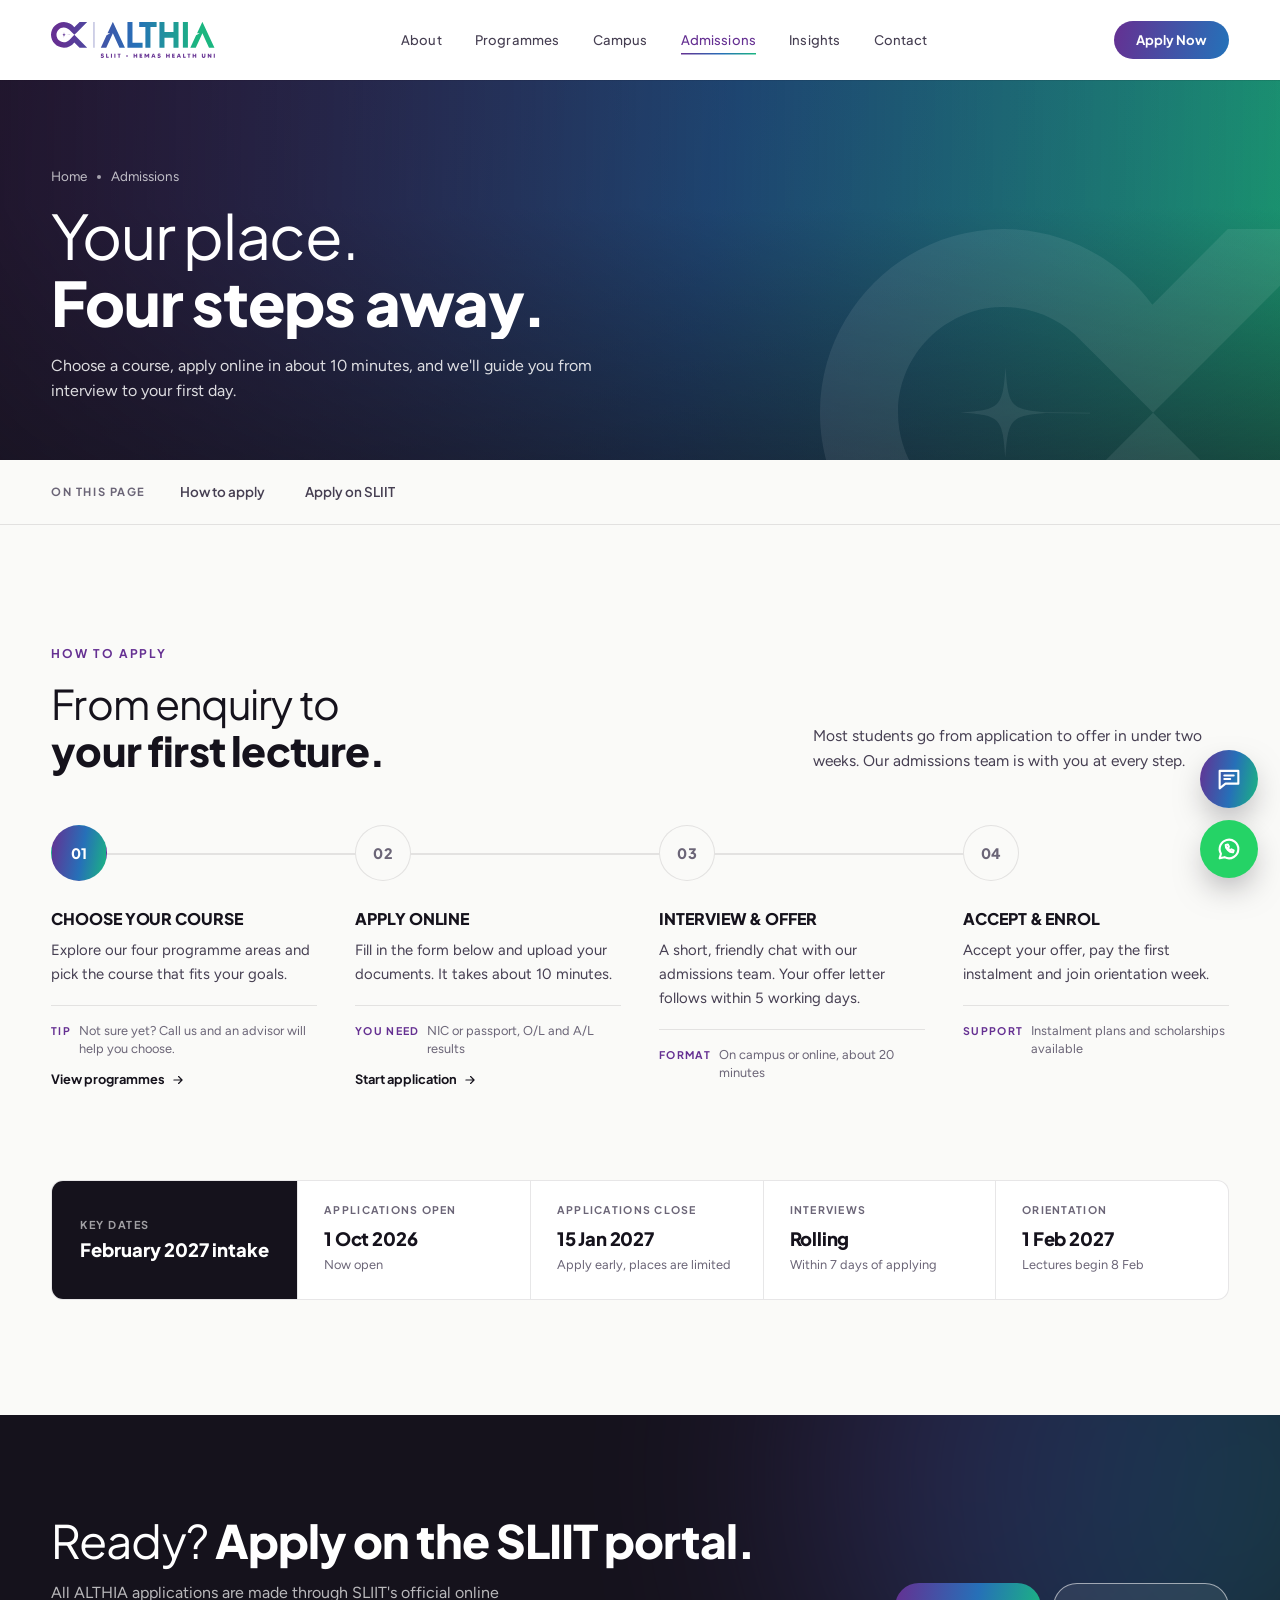
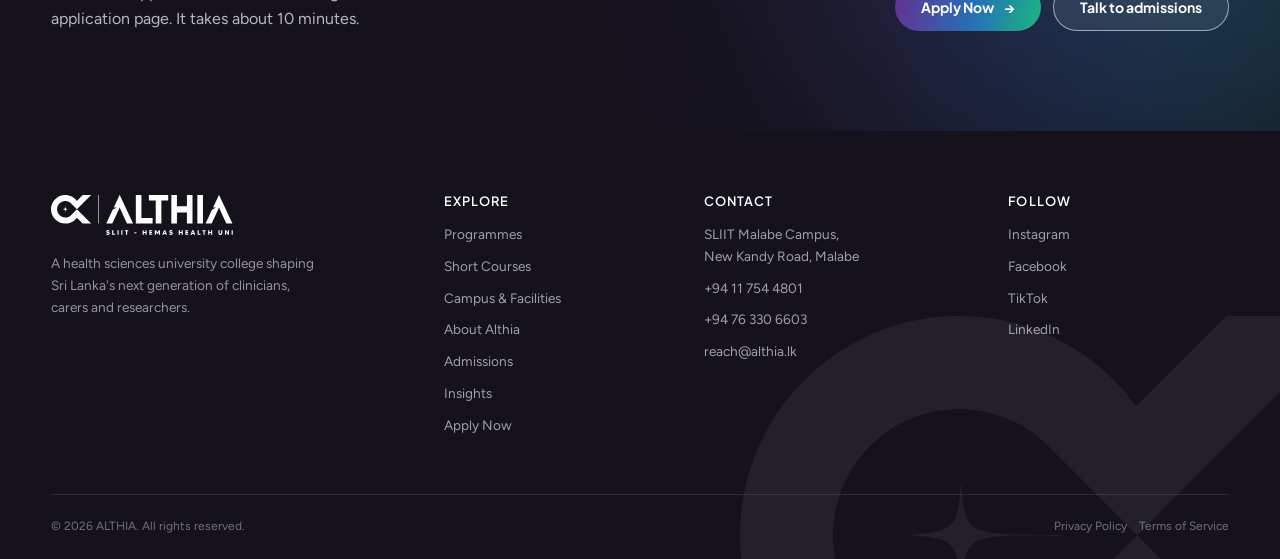
==== althia-site-with-backend/admissions.html @ 1f8652d4 "Add files via upload" ====
<!doctype html>
<html lang="en">
<head>
<meta charset="utf-8">
<meta name="viewport" content="width=device-width, initial-scale=1">
<title>Admissions | ALTHIA Health Uni</title>
<link rel="preconnect" href="https://fonts.googleapis.com">
<link rel="preconnect" href="https://fonts.gstatic.com" crossorigin>
<link href="https://fonts.googleapis.com/css2?family=Figtree:wght@400;500;600&family=Plus+Jakarta+Sans:wght@400;500;600;700;800&display=swap" rel="stylesheet">
<style>
/* Tokens taken from the "Homepage — Final Design" Figma frame */
:root{
  --bg:#FAFAF8; --white:#FFFFFF; --mist:#F2EFF7;
  --ink:#15121C; --ink2:#463F52; --ink3:#6B6577;
  --line:rgba(21,18,28,.10);
  --purple:#653092; --blue:#2670B8; --green:#1BB680;
  --grad:linear-gradient(100deg,#653092 0%,#2670B8 55%,#1BB680 100%);
  --gutter:clamp(16px,4vw,56px); --maxw:1328px;
  --r:12px;
  --display:'Plus Jakarta Sans',system-ui,-apple-system,'Segoe UI',sans-serif;
  --body:'Figtree',system-ui,-apple-system,'Segoe UI',sans-serif;
  --ease:cubic-bezier(.22,.8,.24,1);
  color-scheme:light;
}
*,*::before,*::after{box-sizing:border-box}
html{scroll-behavior:smooth;overflow-x:clip}
body{margin:0;background:var(--bg);color:var(--ink);font:400 1rem/1.6 var(--body);-webkit-font-smoothing:antialiased;overflow-x:clip}
body.lock{overflow:hidden}
h1,h2,h3,p,ul,ol,figure{margin:0;padding:0}
ul,ol{list-style:none}
a{color:inherit;text-decoration:none}
img,svg{max-width:100%}
button{font:inherit;color:inherit}
:focus-visible{outline:2px solid var(--blue);outline-offset:3px;border-radius:6px}
[id]{scroll-margin-top:150px}
.container{width:100%;max-width:calc(var(--maxw) + 2*var(--gutter));margin-inline:auto;padding-inline:var(--gutter)}
.eyebrow{font:700 .75rem/1 var(--display);letter-spacing:.16em;text-transform:uppercase;color:var(--purple)}
.mix{font:400 clamp(1.9rem,3.2vw,2.6rem)/1.15 var(--display);letter-spacing:-.02em;text-wrap:balance}
.mix b{font-weight:800}

/* image slots: filled by JS from the IMG map; gradient fallback if a photo fails */
[data-img]{background-color:#2a2433}
[data-img].noimg{background-image:var(--grad)!important}

/* ---------- header ---------- */
.hdr{position:fixed;inset:0 0 auto 0;z-index:50;height:80px;background:rgba(21,18,28,.27);-webkit-backdrop-filter:blur(14px);backdrop-filter:blur(14px);transition:background .4s}
.hdr.solid{background:rgba(21,18,28,.86)}
.hdr-in{height:100%;display:flex;align-items:center;justify-content:space-between;gap:24px}
.logo{display:block;line-height:0;color:#fff}
.logo svg{height:28px;width:auto}
.nav{display:flex;align-items:center;gap:clamp(18px,2.6vw,38px)}
.nav a{font:500 .82rem/1 var(--display);letter-spacing:.01em;color:rgba(255,255,255,.92);padding-block:8px;background:linear-gradient(#fff,#fff) left bottom/0 1.5px no-repeat;transition:background-size .4s var(--ease)}
.nav a:hover,.nav a[aria-current="page"]{background-size:100% 1.5px;color:#fff}
.btn{display:inline-flex;align-items:center;justify-content:center;gap:10px;height:38px;padding:0 22px;border-radius:999px;border:0;cursor:pointer;font:700 .82rem/1 var(--display);color:#fff;background:var(--grad);background-size:180% 100%;background-position:0 0;transition:background-position .6s var(--ease),box-shadow .5s var(--ease),transform .4s var(--ease);white-space:nowrap}
.btn:hover{background-position:100% 0;box-shadow:0 14px 30px -14px rgba(38,112,184,.8);transform:translateY(-1px)}
.btn.lg{height:48px;padding:0 26px;font-size:.88rem}
.btn .ar{transition:transform .4s var(--ease)}
.btn:hover .ar{transform:translateX(4px)}
.btn.ghost{background:rgba(255,255,255,.08);border:1px solid rgba(255,255,255,.55)}
.btn.ghost:hover{background:rgba(255,255,255,.18);box-shadow:none}
.menu-btn{display:none;width:42px;height:42px;border-radius:999px;border:1px solid rgba(255,255,255,.4);background:transparent;color:#fff;cursor:pointer;align-items:center;justify-content:center}
.menu-btn span,.menu-btn span::before,.menu-btn span::after{display:block;width:16px;height:1.5px;background:#fff;position:relative;transition:transform .3s}
.menu-btn span::before,.menu-btn span::after{content:"";position:absolute;left:0}
.menu-btn span::before{top:-5px}.menu-btn span::after{top:5px}
.hdr.open .menu-btn span{background:transparent}
.hdr.open .menu-btn span::before{transform:translateY(5px) rotate(45deg)}
.hdr.open .menu-btn span::after{transform:translateY(-5px) rotate(-45deg)}
@media (max-width:980px){
  .menu-btn{display:inline-flex}
  .hdr .btn{display:none}
  .nav{position:absolute;top:80px;left:0;right:0;flex-direction:column;align-items:stretch;gap:0;padding:8px var(--gutter) 20px;background:rgba(21,18,28,.96);display:none}
  .hdr.open .nav{display:flex}
  .nav a{padding:15px 0;border-bottom:1px solid rgba(255,255,255,.1);font-size:.95rem;background:none}
}

/* ---------- banner ---------- */
.ban{position:relative;height:clamp(360px,52vh,460px);display:flex;align-items:flex-end;color:#fff;overflow:hidden;background:var(--ink)}
.ban-img{position:absolute;inset:0;background:var(--img) center 50%/cover no-repeat;transform:scale(1.08);animation:kb 14s var(--ease) forwards}
@keyframes kb{to{transform:scale(1)}}
.ban::after{content:"";position:absolute;inset:0;background:linear-gradient(90deg,rgba(21,18,28,.85) 0%,rgba(21,18,28,.5) 50%,rgba(21,18,28,.2) 100%),linear-gradient(0deg,rgba(21,18,28,.55),transparent 55%)}
.emblem{position:absolute;right:-60px;bottom:-140px;width:min(520px,60vw);height:auto;color:#fff;opacity:.08;z-index:1;pointer-events:none}
.ban .container{position:relative;z-index:2;padding-top:80px;padding-bottom:clamp(36px,5vw,56px)}
.crumb{display:flex;align-items:center;gap:10px;font-size:.84rem;color:rgba(255,255,255,.72);margin-bottom:16px}
.crumb a:hover{color:#fff}
.crumb i{width:4px;height:4px;border-radius:50%;background:rgba(255,255,255,.6)}
.ban h1{font:400 clamp(2.4rem,4.8vw,3.9rem)/1.02 var(--display);letter-spacing:-.02em}
.ban h1 b{font-weight:800}
.ban h1 .ln{display:block;overflow:hidden;padding-bottom:.08em}
.ban h1 .ln>span{display:inline-block;transform:translateY(105%);animation:up 1s var(--ease) forwards}
.ban h1 .ln:nth-child(2)>span{animation-delay:.1s}
@keyframes up{to{transform:none}}
.ban p.sub{margin-top:14px;max-width:34rem;font-size:1rem;color:rgba(255,255,255,.85)}

/* ---------- sticky "on this page" bar ---------- */
.fieldnav{position:sticky;top:80px;z-index:30;background:rgba(250,250,248,.9);-webkit-backdrop-filter:blur(12px);backdrop-filter:blur(12px);border-bottom:1px solid var(--line)}
.fn-in{display:flex;align-items:center;gap:8px;height:64px;overflow-x:auto;scrollbar-width:none}
.fn-in::-webkit-scrollbar{display:none}
.fn-in .lbl{font:700 .7rem/1 var(--display);letter-spacing:.14em;text-transform:uppercase;color:var(--ink3);margin-right:10px;white-space:nowrap}
.fn-in a{display:inline-flex;align-items:center;height:38px;padding:0 16px;border-radius:999px;font:600 .84rem/1 var(--display);color:var(--ink2);white-space:nowrap;transition:color .3s,background .3s}
.fn-in a:hover{background:var(--mist);color:var(--ink)}
.fn-in a.on{color:#fff;background:var(--ink)}

/* ---------- shared section bits ---------- */
.sec{padding-block:clamp(72px,9vw,120px)}
.sec.white{background:var(--white)}
.sec-head{display:flex;align-items:flex-end;justify-content:space-between;gap:24px;flex-wrap:wrap;margin-bottom:clamp(32px,4vw,52px)}
.sec-head .mix{margin-top:14px;max-width:38rem}
.sec-head p.lead{max-width:26rem;color:var(--ink2);font-size:.97rem}
.tag{display:inline-flex;align-items:center;height:24px;padding:0 10px;border-radius:999px;font:700 .64rem/1 var(--display);letter-spacing:.1em;text-transform:uppercase;background:var(--mist);color:var(--purple)}
.go{width:44px;height:44px;border-radius:50%;border:1px solid var(--line);display:grid;place-items:center;flex:none;background:transparent;cursor:pointer;transition:background .4s,border-color .4s,color .4s,transform .5s var(--ease)}
.go svg{width:16px;height:16px}

/* ---------- 1. admission steps ---------- */
.steps{position:relative;display:grid;grid-template-columns:repeat(4,1fr);gap:0 clamp(20px,3vw,40px)}
.steps-line{position:absolute;left:28px;right:calc((100% - 3*clamp(20px,3vw,40px))/4 - 28px);top:28px;height:2px;background:var(--line);overflow:hidden}
.steps-line i{position:absolute;inset:0;background:var(--grad);transform-origin:0 50%;transform:scaleX(var(--p,0))}
.step{position:relative}
.step .dot{position:relative;z-index:1;width:56px;height:56px;border-radius:50%;display:grid;place-items:center;background:var(--bg);border:1px solid var(--line);font:800 .9rem/1 var(--display);letter-spacing:.02em;color:var(--ink3);transition:background .6s var(--ease),color .6s,border-color .6s}
.step.on .dot{background:var(--grad);border-color:transparent;color:#fff}
.step h3{margin-top:28px;font:800 1rem/1.25 var(--display);letter-spacing:-.005em;text-transform:uppercase}
.step p{margin-top:10px;color:var(--ink2);font-size:.93rem;max-width:19rem}
.step .need{display:flex;gap:8px;margin-top:18px;padding-top:16px;border-top:1px solid var(--line);font-size:.8rem;line-height:1.45;color:var(--ink3)}
.step .need b{font:700 .66rem/1.7 var(--display);letter-spacing:.12em;text-transform:uppercase;color:var(--purple);white-space:nowrap}
.step a.lnk{display:inline-flex;align-items:center;gap:6px;margin-top:14px;font:700 .8rem/1 var(--display);color:var(--ink)}
.step a.lnk svg{width:14px;height:14px;transition:transform .4s var(--ease)}
.step a.lnk:hover svg{transform:translateX(4px)}

.dates{margin-top:clamp(56px,7vw,88px);display:grid;grid-template-columns:auto repeat(4,1fr);border:1px solid var(--line);border-radius:var(--r);background:var(--white);overflow:hidden}
.dates .dh{padding:26px 28px;background:var(--ink);color:#fff;display:flex;flex-direction:column;justify-content:center;gap:8px;min-width:200px}
.dates .dh span{font:700 .68rem/1 var(--display);letter-spacing:.14em;text-transform:uppercase;color:rgba(255,255,255,.6)}
.dates .dh b{font:800 1.15rem/1.2 var(--display)}
.dt{padding:24px 26px;border-left:1px solid var(--line)}
.dt span{display:block;font:700 .66rem/1 var(--display);letter-spacing:.12em;text-transform:uppercase;color:var(--ink3)}
.dt b{display:block;margin-top:12px;font:800 1.15rem/1.15 var(--display);letter-spacing:-.01em}
.dt small{display:block;margin-top:6px;font-size:.8rem;color:var(--ink3)}
@media (max-width:1080px){
  .dates{grid-template-columns:1fr 1fr}
  .dates .dh{grid-column:1/-1;flex-direction:row;align-items:center;justify-content:space-between}
  .dt{border-top:1px solid var(--line)}
  .dt:nth-child(even){border-left:0}
}
@media (max-width:860px){
  .steps{grid-template-columns:1fr;gap:0}
  .steps-line{left:27px;right:auto;top:28px;bottom:28px;width:2px;height:auto}
  .steps-line i{transform-origin:50% 0;transform:scaleY(var(--p,0))}
  .step{padding:0 0 40px 78px}
  .step:last-child{padding-bottom:0}
  .step .dot{position:absolute;left:0;top:0}
  .step h3{margin-top:14px}
}
@media (max-width:520px){.dates{grid-template-columns:1fr}.dt{border-left:0}}

/* ---------- 2. entry requirements ---------- */
.req-grid{display:grid;grid-template-columns:280px 1fr;gap:clamp(32px,5vw,72px);align-items:start}
.req-tabs{position:sticky;top:170px;display:flex;flex-direction:column;border-top:1px solid var(--line)}
.rt{display:grid;grid-template-columns:34px 1fr auto;align-items:center;gap:10px;padding:18px 16px 18px 0;border:0;border-bottom:1px solid var(--line);background:none;text-align:left;cursor:pointer;position:relative;transition:padding .5s var(--ease),color .3s;color:var(--ink2)}
.rt::before{content:"";position:absolute;left:-1px;top:-1px;bottom:-1px;width:0;background:var(--ink);border-radius:var(--r);transition:width .5s var(--ease);z-index:-1}
.req-tabs{isolation:isolate}
.rt .n{font:700 .74rem/1 var(--display);letter-spacing:.06em;color:var(--ink3);transition:color .3s}
.rt .t{font:800 .92rem/1.2 var(--display);text-transform:uppercase;letter-spacing:-.005em}
.rt .c{font:600 .74rem/1 var(--display);color:var(--ink3);transition:color .3s}
.rt:hover{color:var(--ink)}
.rt.on{color:#fff;padding-left:18px;border-bottom-color:transparent}
.rt.on::before{width:calc(100% + 2px)}
.rt.on .n,.rt.on .c{color:rgba(255,255,255,.6)}
.req-tabs .hint{margin-top:22px;font-size:.84rem;color:var(--ink3)}
.req-tabs .hint a{color:var(--purple);font-weight:600;border-bottom:1px solid currentColor}

.req-panel{display:grid;gap:16px}
.req-panel.swap{animation:swap .6s var(--ease)}
@keyframes swap{from{opacity:0;transform:translateY(14px)}}
.rc{background:var(--white);border:1px solid var(--line);border-radius:var(--r);padding:clamp(22px,3vw,32px);transition:box-shadow .5s var(--ease),border-color .5s}
.rc:hover{border-color:transparent;box-shadow:0 22px 50px -30px rgba(21,18,28,.35)}
.rc-head{display:flex;align-items:flex-start;justify-content:space-between;gap:20px;flex-wrap:wrap}
.rc-head .tags{display:flex;gap:6px;flex-wrap:wrap}
.rc-head h3{margin-top:12px;font:800 clamp(1.05rem,1.6vw,1.25rem)/1.25 var(--display);text-transform:uppercase;letter-spacing:-.01em}
.btn.line{background:transparent;color:var(--ink);border:1px solid var(--line)}
.btn.line:hover{background:var(--ink);color:#fff;border-color:var(--ink);box-shadow:none}
.rc-rows{display:grid;grid-template-columns:repeat(3,1fr);margin-top:24px;border-top:1px solid var(--line)}
.rr{padding:20px 20px 0 0}
.rr+.rr{padding-left:20px;border-left:1px solid var(--line)}
.rr h4{margin:0 0 10px;display:flex;align-items:center;gap:8px;font:700 .68rem/1 var(--display);letter-spacing:.12em;text-transform:uppercase;color:var(--purple)}
.rr h4 svg{width:15px;height:15px}
.rr li{position:relative;padding-left:14px;font-size:.88rem;line-height:1.5;color:var(--ink2)}
.rr li+li{margin-top:7px}
.rr li::before{content:"";position:absolute;left:0;top:.62em;width:5px;height:5px;border-radius:50%;background:var(--grad)}

.docs{margin-top:clamp(40px,5vw,64px);display:grid;grid-template-columns:1fr 1.5fr;gap:32px;padding:clamp(26px,3.5vw,44px);border-radius:var(--r);background:var(--mist)}
.docs h3{font:400 clamp(1.4rem,2.2vw,1.8rem)/1.2 var(--display);letter-spacing:-.02em}
.docs h3 b{font-weight:800}
.docs p{margin-top:12px;font-size:.88rem;color:var(--ink2);max-width:22rem}
.docs ul{display:grid;grid-template-columns:1fr 1fr;gap:12px 24px;align-content:start}
.docs li{display:flex;gap:12px;align-items:flex-start;font-size:.9rem;line-height:1.45}
.docs li svg{flex:none;width:22px;height:22px;padding:5px;border-radius:50%;background:var(--white);color:var(--purple)}
.docs li small{display:block;color:var(--ink3);font-size:.78rem}
@media (max-width:980px){
  .req-grid{grid-template-columns:1fr}
  .req-tabs{position:static;flex-direction:row;overflow-x:auto;scrollbar-width:none;border-top:0;gap:8px;margin-inline:calc(-1*var(--gutter));padding-inline:var(--gutter)}
  .req-tabs::-webkit-scrollbar{display:none}
  .rt{flex:none;grid-template-columns:auto auto;padding:12px 16px;border:1px solid var(--line);border-radius:999px}
  .rt .n,.req-tabs .hint{display:none}
  .rt::before{border-radius:999px;left:-1px;right:-1px;width:auto;opacity:0;transition:opacity .3s}
  .rt.on{padding-left:16px;border-color:var(--ink)}
  .rt.on::before{width:auto;opacity:1}
}
@media (max-width:760px){
  .rc-rows{grid-template-columns:1fr}
  .rr,.rr+.rr{padding:18px 0 0;border-left:0}
  .rr+.rr{margin-top:18px;border-top:1px solid var(--line)}
  .docs{grid-template-columns:1fr}
}
@media (max-width:520px){.docs ul{grid-template-columns:1fr}}

/* ---------- 3. apply form ---------- */
.apply{display:grid;grid-template-columns:minmax(280px,.8fr) 1.7fr;border-radius:var(--r);overflow:hidden;background:var(--white);border:1px solid var(--line);box-shadow:0 40px 80px -60px rgba(21,18,28,.45)}
.ap-side{position:relative;overflow:hidden;background:var(--ink);color:#fff;padding:clamp(28px,4vw,48px);display:flex;flex-direction:column;gap:32px}
.ap-side::before{content:"";position:absolute;width:420px;height:420px;left:-140px;bottom:-200px;border-radius:50%;background:var(--grad);filter:blur(90px);opacity:.45}
.ap-side .emblem{right:-50px;bottom:-60px;width:300px;opacity:.07}
.ap-side>*:not(.emblem){position:relative;z-index:1}
.ap-side .eyebrow{color:rgba(255,255,255,.6)}
.ap-side h2{margin-top:14px;font:400 clamp(1.7rem,2.6vw,2.2rem)/1.12 var(--display);letter-spacing:-.02em}
.ap-side h2 b{font-weight:800}
.ap-side p{margin-top:14px;color:rgba(255,255,255,.7);font-size:.92rem}
.ap-list li{display:flex;gap:12px;align-items:center;padding:12px 0;border-bottom:1px solid rgba(255,255,255,.1);font-size:.88rem;color:rgba(255,255,255,.85)}
.ap-list li:first-child{border-top:1px solid rgba(255,255,255,.1)}
.ap-list svg{width:16px;height:16px;flex:none;color:#1BB680}
.ap-help{margin-top:auto}
.ap-help h4{margin:0 0 12px;font:700 .68rem/1 var(--display);letter-spacing:.14em;text-transform:uppercase;color:rgba(255,255,255,.55)}
.ap-help a{display:flex;align-items:center;justify-content:space-between;gap:12px;padding:10px 0;font:600 .9rem/1.3 var(--display);transition:color .3s}
.ap-help a span{font:500 .78rem/1 var(--body);color:rgba(255,255,255,.5)}
.ap-help a:hover{color:#8fd9be}

.ap-form{padding:clamp(24px,4vw,52px);min-width:0}
.prog{display:grid;grid-template-columns:repeat(3,1fr);gap:10px;margin-bottom:34px}
.pg{border:0;background:none;padding:0;text-align:left;cursor:default}
.pg i{display:block;height:3px;border-radius:3px;background:var(--line);overflow:hidden;position:relative}
.pg i::after{content:"";position:absolute;inset:0;background:var(--grad);transform:scaleX(0);transform-origin:0 50%;transition:transform .7s var(--ease)}
.pg.on i::after,.pg.done i::after{transform:none}
.pg span{display:block;margin-top:12px;font:700 .68rem/1 var(--display);letter-spacing:.12em;text-transform:uppercase;color:var(--ink3)}
.pg b{display:block;margin-top:6px;font:700 .9rem/1.2 var(--display);color:var(--ink3);transition:color .3s}
.pg.on b,.pg.done b{color:var(--ink)}
.pg.done{cursor:pointer}

.fs{display:none;border:0;margin:0;padding:0;min-width:0}
.fs.on{display:block;animation:swap .6s var(--ease)}
.fs legend{padding:0;font:400 clamp(1.3rem,2vw,1.6rem)/1.2 var(--display);letter-spacing:-.02em}
.fs legend b{font-weight:800}
.fs .sub{margin:8px 0 26px;font-size:.88rem;color:var(--ink3)}
.fgrid{display:grid;grid-template-columns:1fr 1fr;gap:18px 20px}
.fld{display:flex;flex-direction:column;gap:7px;min-width:0}
.fld.full{grid-column:1/-1}
.fld label{font:600 .8rem/1.2 var(--display);color:var(--ink)}
.fld label em{font-style:normal;color:var(--purple)}
.fld label small{font:400 .76rem/1 var(--body);color:var(--ink3)}
.fld input,.fld select,.fld textarea{width:100%;height:50px;padding:0 16px;border:1px solid var(--line);border-radius:10px;background:var(--bg);font:400 .95rem/1.2 var(--body);color:var(--ink);transition:border-color .3s,box-shadow .3s,background .3s;-webkit-appearance:none;appearance:none}
.fld textarea{height:110px;padding:14px 16px;resize:vertical;line-height:1.5}
.fld select{padding-right:42px;background-image:url("data:image/svg+xml,%3Csvg xmlns='http://www.w3.org/2000/svg' viewBox='0 0 24 24'%3E%3Cpath d='M6 9l6 6 6-6' fill='none' stroke='%2315121C' stroke-width='2' stroke-linecap='round' stroke-linejoin='round'/%3E%3C/svg%3E");background-repeat:no-repeat;background-position:right 16px center;background-size:16px}
.fld select:disabled{opacity:.55}
.fld input::placeholder,.fld textarea::placeholder{color:#a19bab}
.fld input:hover,.fld select:hover,.fld textarea:hover{border-color:rgba(21,18,28,.22)}
.fld input:focus,.fld select:focus,.fld textarea:focus{outline:0;background:#fff;border-color:var(--blue);box-shadow:0 0 0 4px rgba(38,112,184,.12)}
.fld .msg{display:none;font-size:.76rem;font-weight:600;color:var(--purple)}
.fld.err input,.fld.err select,.fld.err textarea{border-color:var(--purple);box-shadow:0 0 0 4px rgba(101,48,146,.1)}
.fld.err .msg{display:block}
.phone{display:flex}
.phone span{display:grid;place-items:center;padding:0 14px;border:1px solid var(--line);border-right:0;border-radius:10px 0 0 10px;background:var(--mist);font:600 .88rem/1 var(--display);color:var(--ink2)}
.phone input{border-radius:0 10px 10px 0}
.chk{display:flex;gap:12px;align-items:flex-start;cursor:pointer;font-size:.86rem;line-height:1.5;color:var(--ink2)}
.fld .chk input{flex:none;width:20px;height:20px;padding:0;margin:1px 0 0;border:1.5px solid rgba(21,18,28,.3);border-radius:6px;-webkit-appearance:none;appearance:none;background:#fff;cursor:pointer;display:grid;place-items:center;transition:background .3s,border-color .3s}
.fld .chk input:checked{background:var(--ink);border-color:var(--ink)}
.fld .chk input:checked::after{content:"";width:9px;height:5px;border:2px solid #fff;border-top:0;border-right:0;transform:translateY(-1px) rotate(-45deg)}
.fld label.chk{font:400 .86rem/1.5 var(--body);color:var(--ink2)}
.chk a{color:var(--purple);font-weight:600}
.fld.err .chk input{border-color:var(--purple)}

.drop{position:relative;display:flex;flex-direction:column;align-items:center;justify-content:center;gap:10px;min-height:150px;padding:24px;border:1.5px dashed rgba(21,18,28,.2);border-radius:var(--r);background:var(--bg);text-align:center;cursor:pointer;transition:border-color .3s,background .3s}
.drop:hover,.drop.over{border-color:var(--blue);background:#fff}
.drop input{position:absolute;inset:0;opacity:0;cursor:pointer}
.drop .ic{width:46px;height:46px;border-radius:50%;display:grid;place-items:center;background:var(--grad);color:#fff}
.drop .ic svg{width:20px;height:20px}
.drop b{font:700 .92rem/1.3 var(--display)}
.drop span{font-size:.8rem;color:var(--ink3)}
.files{display:grid;gap:8px;margin-top:12px}
.file{display:flex;align-items:center;gap:12px;padding:10px 12px 10px 14px;border:1px solid var(--line);border-radius:10px;background:#fff;font-size:.85rem}
.file .ext{flex:none;width:38px;height:28px;border-radius:6px;display:grid;place-items:center;background:var(--mist);font:800 .6rem/1 var(--display);letter-spacing:.06em;color:var(--purple)}
.file .nm{flex:1;min-width:0;overflow:hidden;text-overflow:ellipsis;white-space:nowrap}
.file .sz{color:var(--ink3);font-size:.76rem}
.file button{width:30px;height:30px;border:0;border-radius:50%;background:none;cursor:pointer;color:var(--ink3);display:grid;place-items:center}
.file button:hover{background:var(--mist);color:var(--ink)}
.file button svg{width:14px;height:14px}

.ap-actions{display:flex;align-items:center;justify-content:space-between;gap:12px;margin-top:34px;padding-top:24px;border-top:1px solid var(--line)}
.ap-actions .step-of{font:600 .8rem/1 var(--display);color:var(--ink3)}
.ap-actions .r{display:flex;gap:10px;margin-left:auto}
.btn[disabled]{opacity:.6;pointer-events:none}
.btn[hidden]{display:none}

.done{display:none;text-align:left}
.done.on{display:block;animation:swap .7s var(--ease)}
.done .tick{width:64px;height:64px;border-radius:50%;display:grid;place-items:center;background:var(--grad);color:#fff}
.done .tick svg{width:28px;height:28px}
.done h3{margin-top:24px;font:400 clamp(1.6rem,2.6vw,2.1rem)/1.15 var(--display);letter-spacing:-.02em}
.done h3 b{font-weight:800}
.done p{margin-top:12px;color:var(--ink2);max-width:32rem}
.done .ref{display:inline-flex;gap:10px;align-items:center;margin-top:18px;padding:10px 16px;border-radius:999px;background:var(--mist);font:700 .85rem/1 var(--display)}
.done .ref span{font-weight:600;color:var(--ink3)}
.done ol{margin-top:28px;border-top:1px solid var(--line);counter-reset:d}
.done ol li{counter-increment:d;display:flex;gap:16px;padding:14px 0;border-bottom:1px solid var(--line);font-size:.92rem;color:var(--ink2)}
.done ol li::before{content:"0" counter(d);font:800 .8rem/1.7 var(--display);color:var(--purple)}
.done .acts{display:flex;gap:10px;flex-wrap:wrap;margin-top:28px}

@media (max-width:980px){.apply{grid-template-columns:1fr}.ap-help{margin-top:0}}
@media (max-width:600px){
  .fgrid{grid-template-columns:1fr}
  .prog b{font-size:.78rem}
  .ap-actions .step-of{display:none}
  .ap-actions .r{width:100%}
  .ap-actions .r .btn{flex:1}
}

/* ---------- apply band ---------- */
.cta{position:relative;overflow:hidden;background:var(--ink);color:#fff;padding-block:clamp(64px,8vw,100px)}
.cta::before{content:"";position:absolute;width:640px;height:640px;right:-160px;top:-260px;border-radius:50%;background:var(--grad);filter:blur(120px);opacity:.35}
.cta .container{position:relative;display:flex;align-items:flex-end;justify-content:space-between;gap:32px;flex-wrap:wrap}
.cta .mix{font-size:clamp(2rem,3.6vw,3rem)}
.cta p{margin-top:14px;color:rgba(255,255,255,.7);max-width:30rem}
.cta .acts{display:flex;gap:12px;flex-wrap:wrap}
.cta+.ftr{border-top:1px solid rgba(255,255,255,.08)}

/* ---------- footer ---------- */
.ftr{position:relative;background:var(--ink);color:#fff;overflow:hidden;padding-top:64px}
.ftr .emblem{right:-80px;bottom:-200px;width:620px;opacity:.06}
.ftr-grid{position:relative;z-index:1;display:grid;grid-template-columns:1.6fr 1fr 1.2fr 1fr;gap:40px}
.ftr .logo svg{height:20px}
.ftr p.pitch{margin-top:18px;max-width:17rem;font-size:.85rem;line-height:1.6;color:rgba(255,255,255,.55)}
.ftr h4{margin:0 0 16px;font:600 .8rem/1 var(--display);letter-spacing:.08em;text-transform:uppercase}
.ftr li{margin-bottom:10px;font-size:.85rem;color:rgba(255,255,255,.6)}
.ftr li a{transition:color .3s}
.ftr li a:hover{color:#fff}
.ftr-base{position:relative;z-index:1;margin-top:48px;padding-block:22px;border-top:1px solid rgba(255,255,255,.1);display:flex;justify-content:space-between;flex-wrap:wrap;gap:8px 24px;font-size:.75rem;color:rgba(255,255,255,.4)}
.ftr-base a:hover{color:#fff}
@media (max-width:860px){.ftr-grid{grid-template-columns:1fr 1fr}}
@media (max-width:520px){.ftr-grid{grid-template-columns:1fr}}

.rv{opacity:0;transform:translateY(26px);transition:opacity .9s var(--ease),transform .9s var(--ease)}
.rv.in{opacity:1;transform:none}
.rv.d1{transition-delay:.08s}.rv.d2{transition-delay:.16s}
@media (prefers-reduced-motion:reduce){
  html{scroll-behavior:auto}
  *,*::before,*::after{animation:none!important;transition-duration:.01ms!important}
  .rv{opacity:1;transform:none}
  .ban h1 .ln>span{transform:none}
  .grow-box{clip-path:inset(0 round 12px)}.grow-cap{opacity:1}
}
</style>
<link rel="stylesheet" href="assets/v4.css">
</head>
<body>

<svg width="0" height="0" style="position:absolute" aria-hidden="true">
  <defs>
    <symbol id="logo" viewBox="0 0 485 77"><g fill="currentColor">
      <path d="M128.13 0.01H126.62V76.32H128.13V0.01Z"/>
      <path d="M107.24 76.33H84.69L69.01 60.64C62.07 70.15 50.84 76.33 38.16 76.33C16.99 76.33 -0.16 59.08 0 37.88C0.16 16.94 17.39 -0.08 38.34 0.01C50.95 0.07 62.12 6.25 69.02 15.73L84.71 0.01H107.29L75.75 31.61L69.18 38.19L57.89 26.88L54.24 23.22C50.09 18.76 44.12 16.03 37.51 16.22C25.91 16.56 16.5 26.02 16.21 37.62C15.91 49.99 25.85 60.12 38.16 60.12C44.1 60.12 49.49 57.76 53.44 53.93H53.47L57.89 49.5L69.18 38.19L75.74 44.77L107.23 76.33H107.24Z"/>
      <path d="M38.52 28.8C37.94 37.11 37.48 37.58 29.16 38.15C37.47 38.73 37.94 39.19 38.51 47.51C39.06 39.58 39.52 38.79 46.77 38.24L56.03 38.32C56.03 38.32 56.11 38.28 56.11 38.24C56.11 38.2 56.07 38.16 56.03 38.16L46.77 38.08C39.52 37.52 39.07 36.73 38.53 28.8H38.52Z"/>
      <path d="M271.37 61.45V76.3H226.53V0H241.48V61.44H271.37V61.45Z"/>
      <path d="M312.97 14.82H294.7V76.31H279.71V14.82H261.4V0.01H312.97V14.82Z"/>
      <path d="M377.88 0.01V76.31H362.98V46.51H336.27V76.31H321.37V0.01H336.27V29.76H362.98V0.01H377.88Z"/>
      <path d="M390.8 0.01H405.75V76.31H390.8V0.01Z"/>
      <path d="M183.54 0.1H183.07L167.59 33.32H175.34L164.65 39.63L147.56 76.31H163.7L174.26 53.2L183.35 33.32L192.39 53.2L198.2 65.93L202.91 76.31H219.1L183.54 0.1Z"/>
      <path d="M448.84 0.1H448.38L432.9 33.32H440.64L429.95 39.63L412.86 76.31H429L439.57 53.2L448.65 33.32L457.69 53.2L463.51 65.93L468.21 76.31H484.4L448.84 0.1Z"/>
    </g></symbol>
    <symbol id="emblem" viewBox="0 0 108 77"><g fill="currentColor">
      <path d="M107.24 76.31H84.69L69.01 60.62C62.07 70.13 50.84 76.31 38.16 76.31C16.99 76.31 -.16 59.07 0 37.87C.16 16.92 17.4-.1 38.34 0C50.95.06 62.12 6.24 69.02 15.72L84.71 0H107.29L75.75 31.6L69.18 38.18L57.89 26.87L54.24 23.21C50.09 18.75 44.12 16.02 37.51 16.21C25.91 16.55 16.5 26.01 16.21 37.61C15.91 49.98 25.85 60.11 38.16 60.11C44.1 60.11 49.49 57.75 53.44 53.92H53.47L57.89 49.49L69.18 38.18L75.74 44.76L107.23 76.32Z"/>
      <path d="M38.52 28.78C37.94 37.09 37.48 37.56 29.16 38.13C37.47 38.71 37.94 39.17 38.51 47.49C39.06 39.56 39.52 38.77 46.77 38.22L56.03 38.3C56.11 38.26 56.07 38.14 56.03 38.14L46.77 38.06C39.52 37.5 39.07 36.71 38.53 28.78Z"/>
    </g></symbol>
    <symbol id="arrow" viewBox="0 0 24 24"><path d="M5 12h14M13 6l6 6-6 6" fill="none" stroke="currentColor" stroke-width="2" stroke-linecap="round" stroke-linejoin="round"/></symbol>
    <symbol id="check" viewBox="0 0 24 24"><path d="M5 12.5l4.5 4.5L19 7.5" fill="none" stroke="currentColor" stroke-width="2.2" stroke-linecap="round" stroke-linejoin="round"/></symbol>
  </defs>
</svg>


<header class="hdr" id="hdr">
  <div class="container hdr-in">
    <a class="logo" href="index.html" aria-label="ALTHIA home"><img src="assets/img/althia-logo.svg" alt="ALTHIA — SLIIT-Hemas Health Uni"></a>
    <nav class="nav" id="nav" aria-label="Main">
      <a href="about-us.html">About</a>
      <a href="programmes.html">Programmes</a>
      <a href="campus-facilities.html">Campus</a>
      <a href="admissions.html" aria-current="page">Admissions</a>
      <a href="insights.html">Insights</a>
      <a href="contact.html">Contact</a>
    </nav>
    <a class="btn" href="https://apply.sliit.lk/" target="_blank" rel="noopener">Apply Now</a>
    <button class="menu-btn" id="menuBtn" aria-label="Menu" aria-expanded="false"><span></span></button>
  </div>
</header>

<main id="top">

<!-- BANNER -->
<section class="ban">
  <div class="ban-img" data-img="banner" role="img" aria-label="Students talking together on campus"></div>
  <svg class="emblem" viewBox="0 0 108 77" aria-hidden="true"><use href="#emblem"/></svg>
  <div class="container">
    <nav class="crumb" aria-label="Breadcrumb"><a href="index.html">Home</a><i></i><span>Admissions</span></nav>
    <h1><span class="ln"><span>Your place.</span></span><span class="ln"><span><b>Four steps away.</b></span></span></h1>
    <p class="sub">Choose a course, apply online in about 10 minutes, and we'll guide you from interview to your first day.</p>
  </div>
</section>

<!-- ON THIS PAGE -->
<nav class="fieldnav" aria-label="On this page">
  <div class="container fn-in" id="fieldNav">
    <span class="lbl">On this page</span>
    <a href="#steps">How to apply</a>
    <a href="#apply-sliit">Apply on SLIIT</a>
  </div>
</nav>

<!-- 1. ADMISSION STEPS -->
<section class="sec" id="steps">
  <div class="container">
    <div class="sec-head">
      <div class="rv">
        <span class="eyebrow">How to apply</span>
        <h2 class="mix">From enquiry to <b>your first lecture.</b></h2>
      </div>
      <p class="lead rv d1">Most students go from application to offer in under two weeks. Our admissions team is with you at every step.</p>
    </div>

    <div class="steps" id="stepsList" role="list">
      <span class="steps-line" aria-hidden="true"><i></i></span>
      <div role="listitem" class="step rv">
        <span class="dot">01</span>
        <h3>Choose your course</h3>
        <p>Explore our four programme areas and pick the course that fits your goals.</p>
        <div class="need"><b>Tip</b><span>Not sure yet? Call us and an advisor will help you choose.</span></div>
        <a class="lnk" href="programmes.html">View programmes <svg><use href="#arrow"/></svg></a>
      </div>
      <div role="listitem" class="step rv d1">
        <span class="dot">02</span>
        <h3>Apply online</h3>
        <p>Fill in the form below and upload your documents. It takes about 10 minutes.</p>
        <div class="need"><b>You need</b><span>NIC or passport, O/L and A/L results</span></div>
        <a class="lnk" href="https://apply.sliit.lk/" target="_blank" rel="noopener">Start application <svg><use href="#arrow"/></svg></a>
      </div>
      <div role="listitem" class="step rv d2">
        <span class="dot">03</span>
        <h3>Interview &amp; offer</h3>
        <p>A short, friendly chat with our admissions team. Your offer letter follows within 5 working days.</p>
        <div class="need"><b>Format</b><span>On campus or online, about 20 minutes</span></div>
      </div>
      <div role="listitem" class="step rv d2">
        <span class="dot">04</span>
        <h3>Accept &amp; enrol</h3>
        <p>Accept your offer, pay the first instalment and join orientation week.</p>
        <div class="need"><b>Support</b><span>Instalment plans and scholarships available</span></div>
      </div>
    </div>

    <div class="dates rv">
      <div class="dh"><span>Key dates</span><b>February 2027 intake</b></div>
      <div class="dt"><span>Applications open</span><b>1 Oct 2026</b><small>Now open</small></div>
      <div class="dt"><span>Applications close</span><b>15 Jan 2027</b><small>Apply early, places are limited</small></div>
      <div class="dt"><span>Interviews</span><b>Rolling</b><small>Within 7 days of applying</small></div>
      <div class="dt"><span>Orientation</span><b>1 Feb 2027</b><small>Lectures begin 8 Feb</small></div>
    </div>
  </div>
</section>

<!-- v4: CTA to the SLIIT online application -->
<section class="v4-cta" id="apply-sliit">
  <div class="v4-wrap">
    <div class="rv v4-rv"><h2>Ready? <b>Apply on the SLIIT portal.</b></h2><p>All ALTHIA applications are made through SLIIT's official online application page. It takes about 10 minutes.</p></div>
    <div class="acts rv v4-rv d1"><a class="v4-btn fill" href="https://apply.sliit.lk/" target="_blank" rel="noopener">Apply Now <span>&rarr;</span></a><a class="v4-btn ghost" href="contact.html#enquire">Talk to admissions</a></div>
  </div>
</section>

<!-- 2. ENTRY REQUIREMENTS — hidden per client (v4). Remove the hidden attribute to show again. -->
<section class="sec white v4-hidden" id="requirements" hidden>
  <div class="container">
    <div class="sec-head">
      <div class="rv">
        <span class="eyebrow">Entry requirements</span>
        <h2 class="mix">Check you qualify, <b>course by course.</b></h2>
      </div>
      <p class="lead rv d1">Pick a programme area to see what each course asks for. Local and international qualifications are both accepted.</p>
    </div>

    <div class="req-grid">
      <div class="req-tabs rv" id="reqTabs" role="tablist" aria-label="Programme areas"></div>
      <div class="req-panel" id="reqPanel" role="tabpanel" aria-live="polite"></div>
    </div>

    <div class="docs rv">
      <div>
        <h3>Documents to <b>have ready.</b></h3>
        <p>Scans or clear phone photos are fine. Bring the originals to your interview.</p>
      </div>
      <ul>
        <li><svg><use href="#check"/></svg><span>NIC or passport<small>Copy of both sides</small></span></li>
        <li><svg><use href="#check"/></svg><span>G.C.E. O/L and A/L certificates<small>Or results sheets if certificates are pending</small></span></li>
        <li><svg><use href="#check"/></svg><span>Birth certificate</span></li>
        <li><svg><use href="#check"/></svg><span>Two passport-size photos</span></li>
        <li><svg><use href="#check"/></svg><span>English test results<small>IELTS or equivalent, if you have them</small></span></li>
        <li><svg><use href="#check"/></svg><span>Medical fitness certificate<small>Nursing applicants only</small></span></li>
      </ul>
    </div>
  </div>
</section>

<!-- 3. APPLY FORM — hidden per client (v4); applications now go to the SLIIT portal. -->
<section class="sec v4-hidden" id="apply" hidden>
  <div class="container">
    <div class="apply rv">

      <aside class="ap-side">
        <svg class="emblem" viewBox="0 0 108 77" aria-hidden="true"><use href="#emblem"/></svg>
        <div>
          <span class="eyebrow">Apply form</span>
          <h2>Start your <b>application.</b></h2>
          <p>Three short steps. Your progress stays on this page until you submit.</p>
        </div>
        <ul class="ap-list">
          <li><svg><use href="#check"/></svg>About 10 minutes</li>
          <li><svg><use href="#check"/></svg>No application fee</li>
          <li><svg><use href="#check"/></svg>Reply within 2 working days</li>
        </ul>
        <div class="ap-help">
          <h4>Need help?</h4>
          <a href="tel:+94117544801">+94 11 754 4801 <span>Call</span></a>
          <a href="https://wa.me/94763306603" target="_blank" rel="noopener">+94 76 330 6603 <span>WhatsApp</span></a>
          <a href="mailto:reach@althia.lk">reach@althia.lk <span>Email</span></a>
        </div>
      </aside>

      <div class="ap-form">
        <form id="appForm" novalidate>
          <div class="prog" id="prog" aria-hidden="true">
            <button type="button" class="pg on" data-to="0" tabindex="-1"><i></i><span>Step 01</span><b>About you</b></button>
            <button type="button" class="pg" data-to="1" tabindex="-1"><i></i><span>Step 02</span><b>Your course</b></button>
            <button type="button" class="pg" data-to="2" tabindex="-1"><i></i><span>Step 03</span><b>Documents</b></button>
          </div>

          <!-- step 1 -->
          <fieldset class="fs on" data-step="0">
            <legend>Tell us <b>about you.</b></legend>
            <p class="sub">Use your name as it appears on your NIC or passport.</p>
            <div class="fgrid">
              <div class="fld"><label for="fFirst">First name <em>*</em></label><input id="fFirst" name="firstName" autocomplete="given-name" required><span class="msg">Please enter your first name.</span></div>
              <div class="fld"><label for="fLast">Last name <em>*</em></label><input id="fLast" name="lastName" autocomplete="family-name" required><span class="msg">Please enter your last name.</span></div>
              <div class="fld"><label for="fNic">NIC or passport number <em>*</em></label><input id="fNic" name="nic" required placeholder="e.g. 200512345678"><span class="msg">Please enter your NIC or passport number.</span></div>
              <div class="fld"><label for="fDob">Date of birth <em>*</em></label><input id="fDob" name="dob" type="date" required><span class="msg">Please enter your date of birth.</span></div>
              <div class="fld"><label for="fEmail">Email <em>*</em></label><input id="fEmail" name="email" type="email" autocomplete="email" required placeholder="you@example.com"><span class="msg">Please enter a valid email address.</span></div>
              <div class="fld"><label for="fPhone">Mobile (WhatsApp) <em>*</em></label><div class="phone"><span>+94</span><input id="fPhone" name="phone" type="tel" inputmode="numeric" autocomplete="tel-national" required placeholder="77 123 4567" pattern="0?[0-9]{9}"></div><span class="msg">Please enter a 9-digit mobile number.</span></div>
              <div class="fld full"><label for="fCity">City <em>*</em></label><input id="fCity" name="city" autocomplete="address-level2" required placeholder="e.g. Malabe"><span class="msg">Please enter your city.</span></div>
            </div>
          </fieldset>

          <!-- step 2 -->
          <fieldset class="fs" data-step="1">
            <legend>Choose <b>your course.</b></legend>
            <p class="sub">Check the <a href="programmes.html" style="color:var(--purple);font-weight:600">entry requirements</a> if you're unsure.</p>
            <div class="fgrid">
              <div class="fld"><label for="fArea">Programme area <em>*</em></label><select id="fArea" name="area" required><option value="">Select an area</option></select><span class="msg">Please choose a programme area.</span></div>
              <div class="fld"><label for="fCourse">Course <em>*</em></label><select id="fCourse" name="course" required disabled><option value="">Select an area first</option></select><span class="msg">Please choose a course.</span></div>
              <div class="fld"><label for="fIntake">Preferred intake <em>*</em></label><select id="fIntake" name="intake" required><option value="">Select an intake</option><option>February 2027</option><option>September 2027</option></select><span class="msg">Please choose an intake.</span></div>
              <div class="fld"><label for="fQual">Highest qualification <em>*</em></label><select id="fQual" name="qualification" required><option value="">Select one</option><option>G.C.E. A/L</option><option>G.C.E. O/L</option><option>Edexcel / Cambridge A Level</option><option>Diploma</option><option>Degree</option><option>Other</option></select><span class="msg">Please choose your highest qualification.</span></div>
              <div class="fld"><label for="fStream">A/L stream <small>(if applicable)</small></label><select id="fStream" name="stream"><option value="">Select a stream</option><option>Biological Science</option><option>Physical Science</option><option>Commerce</option><option>Arts</option><option>Technology</option></select></div>
              <div class="fld"><label for="fYear">Year of exam</label><select id="fYear" name="examYear"></select></div>
              <div class="fld full"><label for="fHear">How did you hear about us?</label><select id="fHear" name="source"><option value="">Select one</option><option>Social media</option><option>Friend or family</option><option>School visit</option><option>Education fair</option><option>Google search</option><option>Other</option></select></div>
            </div>
          </fieldset>

          <!-- step 3 -->
          <fieldset class="fs" data-step="2">
            <legend>Upload <b>your documents.</b></legend>
            <p class="sub">PDF, JPG or PNG, up to 5 MB each. You can also bring them to your interview.</p>
            <div class="fgrid">
              <div class="fld full">
                <label class="drop" id="drop">
                  <input type="file" id="fFiles" name="documents" multiple accept=".pdf,.jpg,.jpeg,.png">
                  <span class="ic"><svg viewBox="0 0 24 24"><path d="M12 16V4M7 9l5-5 5 5M5 20h14" fill="none" stroke="currentColor" stroke-width="2" stroke-linecap="round" stroke-linejoin="round"/></svg></span>
                  <b>Drop files here or browse</b>
                  <span>NIC, certificates, results sheets, photo</span>
                </label>
                <div class="files" id="fileList"></div>
                <span class="msg" id="fileMsg"></span>
              </div>
              <div class="fld full"><label for="fNote">Anything we should know? <small>(optional)</small></label><textarea id="fNote" name="note" placeholder="Questions, results you're waiting on, scholarship interest..."></textarea></div>
              <div class="fld full"><label class="chk"><input type="checkbox" id="fConsent" name="consent" required><span>I confirm the details are correct and agree to ALTHIA contacting me about my application, in line with the <a href="#soon" data-soon>Privacy Policy</a>.</span></label><span class="msg">Please confirm to continue.</span></div>
            </div>
          </fieldset>

          <div class="ap-actions" id="apActions">
            <span class="step-of" id="stepOf">Step 1 of 3</span>
            <div class="r">
              <button type="button" class="btn lg line" id="backBtn" hidden>Back</button>
              <button type="button" class="btn lg" id="nextBtn">Continue <span class="ar">&rarr;</span></button>
            </div>
          </div>
        </form>

        <div class="done" id="done" tabindex="-1">
          <span class="tick"><svg><use href="#check"/></svg></span>
          <h3>Application <b>received.</b></h3>
          <p id="doneMsg">Thank you. We've sent a copy to your email.</p>
          <span class="ref"><span>Reference</span><b id="doneRef"></b></span>
          <ol>
            <li>Our admissions team reviews your application within 2 working days.</li>
            <li>We call or WhatsApp you to book your interview.</li>
            <li>Your offer letter follows within 5 working days of the interview.</li>
          </ol>
          <div class="acts">
            <a class="btn lg" href="campus-facilities.html">Explore the campus <span class="ar">&rarr;</span></a>
            <a class="btn lg line" href="programmes.html">Back to programmes</a>
          </div>
        </div>
      </div>

    </div>
  </div>
</section>

</main>


<footer class="ftr" id="contact">
  <svg class="emblem" viewBox="0 0 108 77" aria-hidden="true"><use href="#emblem"/></svg>
  <div class="container">
    <div class="ftr-grid">
      <div>
        <a class="logo" href="index.html" aria-label="ALTHIA home"><img src="assets/img/althia-logo-white.svg" alt="ALTHIA — SLIIT-Hemas Health Uni"></a>
        <p class="pitch">A health sciences university college shaping Sri Lanka's next generation of clinicians, carers and researchers.</p>
      </div>
      <div>
        <h4>Explore</h4>
        <ul><li><a href="programmes.html">Programmes</a></li><li><a href="short-courses.html">Short Courses</a></li><li><a href="campus-facilities.html">Campus &amp; Facilities</a></li><li><a href="about-us.html">About Althia</a></li><li><a href="admissions.html">Admissions</a></li><li><a href="insights.html">Insights</a></li><li><a href="https://apply.sliit.lk/" target="_blank" rel="noopener">Apply Now</a></li></ul>
      </div>
      <div>
        <h4>Contact</h4>
        <ul><li>SLIIT Malabe Campus,<br>New Kandy Road, Malabe</li><li>+94 11 754 4801</li><li>+94 76 330 6603</li><li>reach@althia.lk</li></ul>
      </div>
      <div>
        <h4>Follow</h4>
        <ul><li><a href="https://www.instagram.com/althia_lk" target="_blank" rel="noopener">Instagram</a></li><li><a href="https://www.facebook.com/profile.php?id=61585632940458" target="_blank" rel="noopener">Facebook</a></li><li><a href="https://www.tiktok.com/@sliit_hemas" target="_blank" rel="noopener">TikTok</a></li><li><a href="https://www.linkedin.com/company/sliit-hemas-allied-health-institute/" target="_blank" rel="noopener">LinkedIn</a></li></ul>
      </div>
    </div>
    <div class="ftr-base"><span>&copy; 2026 ALTHIA. All rights reserved.</span><span><a href="#soon" data-soon>Privacy Policy</a>&nbsp;&nbsp;&nbsp;&nbsp;<a href="#soon" data-soon>Terms of Service</a></span></div>
  </div>
</footer>

<script>
/* =====================================================================
   IMAGES — one place to swap photos.
   Placeholder is a free Unsplash photo. To use your own, replace the value
   with a relative path, e.g.  banner: 'images/admissions/01-banner.jpg'
   ===================================================================== */
function U(id,w){return 'https://images.unsplash.com/photo-'+id+'?auto=format&fit=crop&w='+(w||1800)+'&q=80'}
var IMG={
  banner: U('1707960572634-8b7649870d95',2200) /* students on campus */
};

/* =====================================================================
   ENTRY REQUIREMENTS — courses from the sitemap.
   Requirement wording is DUMMY: confirm with the client.
   tags: first tag = award level, second = awarding / partner body
   ===================================================================== */
var REQ=[
  {id:'nursing',t:'Nursing',courses:[
    {id:'hnd-nursing',t:'HND in Nursing',tags:['HND','ALTHIA'],
      acad:['3 passes at G.C.E. A/L in one sitting (Biological Science preferred)','6 passes at O/L, including Maths, Science and English'],
      eng:['C pass or above in O/L English','or the ALTHIA English placement test'],
      oth:['Aged 18 to 35 at enrolment','Medical fitness certificate','Admissions interview']},
    {id:'hd-nursing-deakin',t:'Higher Diploma in Nursing (Deakin)',tags:['Higher Diploma','Deakin pathway'],
      acad:['3 passes at G.C.E. A/L, Biological Science stream','or a recognised Diploma in Nursing'],
      eng:['IELTS Academic 6.0 overall (no band below 5.5)','or an accepted equivalent, for progression to Deakin'],
      oth:['Medical fitness certificate','Admissions interview']}
  ]},
  {id:'psychology',t:'Psychology',courses:[
    {id:'bsc-psychology',t:'BSc (Hons) Psychology',tags:['Degree','SLIIT'],
      acad:['3 passes at G.C.E. A/L in any stream','O/L credit passes in Maths and English'],
      eng:['B pass or above in O/L English','or the ALTHIA English placement test'],
      oth:['Admissions interview']},
    {id:'bsc-psychology-foreign',t:'BSc Psychology (Foreign Degree)',tags:['Degree','Partner university'],
      acad:['3 passes at G.C.E. A/L with at least 2 C passes','or Edexcel / Cambridge A Levels at an equivalent level'],
      eng:['IELTS Academic 6.0 overall (no band below 5.5)','or an accepted equivalent'],
      oth:['Partner university admission rules apply','Admissions interview']}
  ]},
  {id:'biomedical',t:'Biomedical Science',courses:[
    {id:'bsc-biomedical',t:'BSc (Hons) Biomedical Science',tags:['Degree','SLIIT'],
      acad:['3 passes at G.C.E. A/L, Biological Science stream','Biology and Chemistry must be among the passes','O/L credit passes in Maths and English'],
      eng:['C pass or above in O/L English','or the ALTHIA English placement test'],
      oth:['Lab safety induction before the first semester','Admissions interview']}
  ]},
  {id:'health',t:'Health Science',courses:[
    {id:'hd-health-science',t:'Higher Diploma in Health Science',tags:['Higher Diploma','ALTHIA'],
      acad:['3 passes at G.C.E. A/L in any stream','or 6 O/L passes plus a recognised foundation course'],
      eng:['S pass or above in O/L English','or the ALTHIA English placement test'],
      oth:['Mature applicants (21+) with health-sector work experience welcome','Admissions interview']}
  ]}
];

(function(){
  var $=function(s,r){return (r||document).querySelector(s)},$$=function(s,r){return [].slice.call((r||document).querySelectorAll(s))};
  var reduce=matchMedia('(prefers-reduced-motion: reduce)').matches;
  var pad=function(n){return String(n).padStart(2,'0')};
  var esc=function(s){return String(s).replace(/[&<>"]/g,function(c){return {'&':'&amp;','<':'&lt;','>':'&gt;','"':'&quot;'}[c]})};
  var ICON={
    acad:'<svg viewBox="0 0 24 24"><path d="M2 9l10-5 10 5-10 5L2 9zM6 11v5c3 2 9 2 12 0v-5" fill="none" stroke="currentColor" stroke-width="1.8" stroke-linejoin="round"/></svg>',
    eng:'<svg viewBox="0 0 24 24"><path d="M4 5h16v11H9l-5 4V5z" fill="none" stroke="currentColor" stroke-width="1.8" stroke-linejoin="round"/></svg>',
    oth:'<svg viewBox="0 0 24 24"><path d="M9 4h6v3H9zM6 6h12v15H6zM9 12h6M9 16h4" fill="none" stroke="currentColor" stroke-width="1.8" stroke-linejoin="round"/></svg>'
  };

  /* ---------- entry requirements ---------- */
  var tabs=$('#reqTabs'),panel=$('#reqPanel'),curArea=0;
  tabs.innerHTML=REQ.map(function(a,i){
    return '<button class="rt'+(i?'':' on')+'" role="tab" aria-selected="'+(i?'false':'true')+'" data-i="'+i+'"><span class="n">'+pad(i+1)+'</span><span class="t">'+a.t+'</span><span class="c">'+a.courses.length+' course'+(a.courses.length>1?'s':'')+'</span></button>';
  }).join('')+'<p class="hint">Studied overseas or have other qualifications? <a href="mailto:reach@althia.lk?subject=Entry%20requirements">Ask us</a> and we\'ll check for you.</p>';
  function rows(k,label,list){return '<div class="rr"><h4>'+ICON[k]+label+'</h4><ul>'+list.map(function(x){return '<li>'+esc(x)+'</li>'}).join('')+'</ul></div>'}
  function showArea(i){
    curArea=i;
    $$('.rt',tabs).forEach(function(b,j){b.classList.toggle('on',j===i);b.setAttribute('aria-selected',j===i)});
    panel.innerHTML=REQ[i].courses.map(function(c){
      return '<article class="rc"><div class="rc-head"><div><div class="tags">'+c.tags.map(function(t){return '<span class="tag">'+esc(t)+'</span>'}).join('')+'</div><h3>'+esc(c.t)+'</h3></div>'+
        '<button type="button" class="btn line" data-apply="'+REQ[i].id+'|'+c.id+'">Apply for this course <span class="ar">&rarr;</span></button></div>'+
        '<div class="rc-rows">'+rows('acad','Academic',c.acad)+rows('eng','English',c.eng)+rows('oth','Also needed',c.oth)+'</div></article>';
    }).join('');
    panel.classList.remove('swap');void panel.offsetWidth;panel.classList.add('swap');
  }
  tabs.addEventListener('click',function(e){var b=e.target.closest('.rt');if(b&&+b.dataset.i!==curArea)showArea(+b.dataset.i)});
  showArea(0);

  /* ---------- form: course selects ---------- */
  var form=$('#appForm'),area=$('#fArea'),course=$('#fCourse');
  area.insertAdjacentHTML('beforeend',REQ.map(function(a){return '<option value="'+a.id+'">'+a.t+'</option>'}).join(''));
  function fillCourses(){
    var a=REQ.filter(function(x){return x.id===area.value})[0];
    course.disabled=!a;
    course.innerHTML=a?'<option value="">Select a course</option>'+a.courses.map(function(c){return '<option value="'+c.id+'">'+esc(c.t)+'</option>'}).join(''):'<option value="">Select an area first</option>';
  }
  area.addEventListener('change',fillCourses);
  var yr=new Date().getFullYear(),ys='<option value="">Select a year</option>';
  for(var y=yr+1;y>=yr-12;y--)ys+='<option>'+y+'</option>';
  $('#fYear').innerHTML=ys;
  function preselect(a,c){area.value=a;fillCourses();course.value=c;$$('.fld.err',form).forEach(function(f){if(f.contains(area)||f.contains(course))f.classList.remove('err')})}
  /* "Apply for this course" buttons */
  panel.addEventListener('click',function(e){
    var b=e.target.closest('[data-apply]');if(!b)return;
    var p=b.dataset.apply.split('|');preselect(p[0],p[1]);
    $('#apply').scrollIntoView({behavior:reduce?'auto':'smooth'});
  });
  /* link from other pages: admissions.html?course=bsc-psychology#apply */
  var qc=new URLSearchParams(location.search).get('course');
  if(qc)REQ.forEach(function(a){a.courses.forEach(function(c){if(c.id===qc)preselect(a.id,c.id)})});

  /* ---------- form: steps + validation ---------- */
  var sets=$$('.fs',form),pgs=$$('.pg',form),step=0,maxStep=0,next=$('#nextBtn'),back=$('#backBtn');
  function checkField(el){
    var f=el.closest('.fld'),ok=true,v=(el.value||'').trim();
    if(el.type==='checkbox')ok=!el.required||el.checked;
    else if(el.required&&!v)ok=false;
    else if(v&&el.type==='email')ok=/^[^\s@]+@[^\s@]+\.[^\s@]{2,}$/.test(v);
    else if(v&&el.name==='phone')ok=/^0?\d{9}$/.test(v.replace(/[\s-]/g,''));
    if(f)f.classList.toggle('err',!ok);
    return ok;
  }
  function validStep(i){
    var bad=null;
    $$('input,select,textarea',sets[i]).forEach(function(el){if(el.type==='file')return;if(!checkField(el)&&!bad)bad=el});
    if(bad)bad.focus();
    return !bad;
  }
  form.addEventListener('input',function(e){var f=e.target.closest('.fld');if(f&&f.classList.contains('err'))checkField(e.target)});
  form.addEventListener('change',function(e){var f=e.target.closest('.fld');if(f&&f.classList.contains('err'))checkField(e.target)});
  function go(i){
    step=i;maxStep=Math.max(maxStep,i);
    sets.forEach(function(s,j){s.classList.toggle('on',j===i)});
    pgs.forEach(function(p,j){p.classList.toggle('on',j===i);p.classList.toggle('done',j<i||(j<=maxStep&&j!==i))});
    back.hidden=i===0;
    next.innerHTML=i===sets.length-1?'Submit application <span class="ar">&rarr;</span>':'Continue <span class="ar">&rarr;</span>';
    $('#stepOf').textContent='Step '+(i+1)+' of '+sets.length;
    var top=$('#apply').getBoundingClientRect().top;
    if(top<0)$('#apply').scrollIntoView({behavior:reduce?'auto':'smooth'});
    var first=$('input,select,textarea',sets[i]);if(first&&first.type!=='file')setTimeout(function(){first.focus({preventScroll:true})},50);
  }
  next.addEventListener('click',function(){
    if(!validStep(step))return;
    if(step<sets.length-1)go(step+1);else submit();
  });
  back.addEventListener('click',function(){go(step-1)});
  $('#prog').addEventListener('click',function(e){var p=e.target.closest('.pg');if(!p)return;var t=+p.dataset.to;if(t<step||(t<=maxStep&&validStep(step)))go(t)});
  form.addEventListener('keydown',function(e){if(e.key==='Enter'&&e.target.tagName!=='TEXTAREA'&&e.target.type!=='checkbox'){e.preventDefault();next.click()}});

  /* ---------- form: file upload ---------- */
  var files=[],fin=$('#fFiles'),drop=$('#drop'),flist=$('#fileList'),fmsg=$('#fileMsg'),MAX=5*1024*1024;
  function kb(n){return n>1048576?(n/1048576).toFixed(1)+' MB':Math.max(1,Math.round(n/1024))+' KB'}
  function addFiles(list){
    var skipped=[];
    [].forEach.call(list,function(f){
      var okType=/\.(pdf|jpe?g|png)$/i.test(f.name);
      if(!okType||f.size>MAX){skipped.push(f.name);return}
      if(!files.some(function(x){return x.name===f.name&&x.size===f.size}))files.push(f);
    });
    fmsg.textContent=skipped.length?'Skipped '+skipped.length+' file'+(skipped.length>1?'s':'')+' (PDF, JPG or PNG up to 5 MB only).':'';
    fmsg.parentNode.classList.toggle('err',!!skipped.length);
    renderFiles();
  }
  function renderFiles(){
    flist.innerHTML=files.map(function(f,i){var ext=(f.name.split('.').pop()||'').toUpperCase().slice(0,4);
      return '<div class="file"><span class="ext">'+esc(ext)+'</span><span class="nm">'+esc(f.name)+'</span><span class="sz">'+kb(f.size)+'</span><button type="button" data-rm="'+i+'" aria-label="Remove '+esc(f.name)+'"><svg viewBox="0 0 24 24"><path d="M6 6l12 12M18 6L6 18" fill="none" stroke="currentColor" stroke-width="2" stroke-linecap="round"/></svg></button></div>'}).join('');
  }
  fin.addEventListener('change',function(){addFiles(fin.files);fin.value=''});
  flist.addEventListener('click',function(e){var b=e.target.closest('[data-rm]');if(b){files.splice(+b.dataset.rm,1);renderFiles()}});
  ['dragenter','dragover'].forEach(function(t){drop.addEventListener(t,function(e){e.preventDefault();drop.classList.add('over')})});
  ['dragleave','drop'].forEach(function(t){drop.addEventListener(t,function(e){e.preventDefault();drop.classList.remove('over')})});
  drop.addEventListener('drop',function(e){if(e.dataTransfer)addFiles(e.dataTransfer.files)});

  /* ---------- form: submit ----------
     Front end only. Connect to the real endpoint (CRM, apply portal or
     WordPress form handler) inside this function. */
  function submit(){
    var data=new FormData(form);data.delete('documents');files.forEach(function(f){data.append('documents',f)});
    next.disabled=true;next.textContent='Sending...';
    setTimeout(function(){
      var ref='ALT-'+String(yr+1).slice(2)+'-'+String(Math.floor(1000+Math.random()*9000));
      var c=course.options[course.selectedIndex];
      $('#doneRef').textContent=ref;
      $('#doneMsg').textContent='Thank you, '+$('#fFirst').value.trim()+'. Your application for '+(c?c.text:'your course')+' is in. A copy is on its way to '+$('#fEmail').value.trim()+'.';
      form.hidden=true;var d=$('#done');d.classList.add('on');d.focus({preventScroll:true});
      $('#apply').scrollIntoView({behavior:reduce?'auto':'smooth'});
      console.info('[ALTHIA] application (demo, not sent):',Object.fromEntries([].slice.call(data.entries()).map(function(p){return [p[0],p[1] instanceof File?p[1].name:p[1]]})));
    },900);
  }

  /* ---------- images with gradient fallback ---------- */
  $$('[data-img]').forEach(function(el){
    var u=IMG[el.dataset.img];if(!u){el.classList.add('noimg');return}
    var im=new Image();
    im.onload=function(){el.style.setProperty('--img','url("'+u+'")')};
    im.onerror=function(){el.classList.add('noimg');console.warn('[ALTHIA] image failed:',el.dataset.img)};
    im.src=u;
  });

  /* ---------- header, menu, reveals, sticky bar, steps line ---------- */
  var hdr=$('#hdr'),menuBtn=$('#menuBtn');
  menuBtn.addEventListener('click',function(){var o=hdr.classList.toggle('open');menuBtn.setAttribute('aria-expanded',o)});
  $$('#nav a').forEach(function(a){a.addEventListener('click',function(){hdr.classList.remove('open');menuBtn.setAttribute('aria-expanded','false')})});
  $$('[data-soon]').forEach(function(a){a.addEventListener('click',function(e){e.preventDefault()})});
  var els=$$('.rv');
  if('IntersectionObserver' in window&&!reduce){
    var io=new IntersectionObserver(function(en){en.forEach(function(e){if(e.isIntersecting){e.target.classList.add('in');io.unobserve(e.target)}})},{threshold:.15});
    els.forEach(function(el){io.observe(el)});
  }else els.forEach(function(el){el.classList.add('in')});
  var links=$$('#fieldNav a'),secs=links.map(function(a){return $(a.getAttribute('href'))});
  var sl=$('#stepsList'),line=$('.steps-line',sl),stepEls=$$('.step',sl);
  function onScroll(){
    hdr.classList.toggle('solid',scrollY>innerHeight*.4);
    var c=-1,mid=innerHeight*.45;
    secs.forEach(function(f,i){var r=f.getBoundingClientRect();if(r.top<mid&&r.bottom>mid)c=i});
    links.forEach(function(a,i){a.classList.toggle('on',i===c)});
    /* gradient line fills and step dots light up as you scroll */
    var r=sl.getBoundingClientRect(),p=reduce?1:Math.max(0,Math.min(1,(innerHeight*.75-r.top)/(r.height*.9)));
    line.style.setProperty('--p',p.toFixed(3));
    stepEls.forEach(function(s,i){s.classList.toggle('on',p>=i/(stepEls.length-1)-.02)});
  }
  var t=false;
  addEventListener('scroll',function(){if(!t){t=true;requestAnimationFrame(function(){t=false;onScroll()})}},{passive:true});
  addEventListener('resize',onScroll);onScroll();
})();
</script>
<script src="assets/v4.js"></script>
</body>
</html>
---- althia-site-with-backend/assets/v4.css ----
/* =====================================================================
   ALTHIA — v4 client change round (Oct 2026)
   Shared add-on stylesheet loaded on every page AFTER the page's own CSS.
   ===================================================================== */
:root{
  --v4-purple:#653092; --v4-blue:#2670B8; --v4-green:#1BB680;
  --v4-ink:#15121C; --v4-ink2:#463F52; --v4-ink3:#6B6577;
  --v4-bg:#FAFAF8; --v4-mist:#F2EFF7; --v4-line:rgba(21,18,28,.10);
  --v4-grad:linear-gradient(100deg,#653092 0%,#2670B8 55%,#1BB680 100%);
  --v4-head:'Plus Jakarta Sans',system-ui,-apple-system,'Segoe UI',sans-serif;
  --v4-body:'Figtree',system-ui,-apple-system,'Segoe UI',sans-serif;
  --v4-r:12px; --v4-ease:cubic-bezier(.22,.8,.24,1);
}

/* ---------- 1. HEADER: white background (all pages) ---------- */
.hdr{background:#fff !important;-webkit-backdrop-filter:none;backdrop-filter:none;box-shadow:0 1px 0 var(--v4-line)}
.hdr.solid{background:#fff !important;box-shadow:0 12px 30px -20px rgba(21,18,28,.35)}
.hdr .logo img{height:36px;width:auto;display:block}
.hdr .nav a{color:var(--v4-ink2);background-image:var(--v4-grad)}
.hdr .nav a:hover,.hdr .nav a[aria-current="page"]{color:var(--v4-purple)}
.hdr .menu-btn{border-color:var(--v4-line);color:var(--v4-ink)}
.hdr .menu-btn span,.hdr .menu-btn span::before,.hdr .menu-btn span::after{background:var(--v4-ink)}
.hdr.open .menu-btn span{background:transparent}
@media (max-width:980px){
  .hdr .nav{background:#fff;box-shadow:0 20px 30px -20px rgba(21,18,28,.3)}
  .hdr .nav a{border-bottom-color:var(--v4-line)}
}
/* homepage (older markup) */
#siteHeader{background:#fff !important;padding:0;height:80px;display:flex;align-items:center;box-shadow:0 1px 0 var(--v4-line)}
#siteHeader .wrap{width:100%}
#siteHeader.solid{box-shadow:0 12px 30px -20px rgba(21,18,28,.35)}
#siteHeader nav.main a{color:var(--v4-ink2)}
#siteHeader nav.main a:hover{color:var(--v4-purple)}
#siteHeader .burger span{background:var(--v4-ink)}
#siteHeader .logo svg,#siteHeader .logo img{height:34px;width:auto}

/* ---------- 2. FOOTER: white logo ---------- */
.ftr .logo img,#footer .logo img{height:40px;width:auto;display:block}

/* ---------- 3. Homepage hero slider + logo ---------- */
.hero.v4-slider{margin-top:80px;min-height:max(560px,calc(90vh - 80px));display:block;padding:0}
.v4-slider .slide{position:absolute;inset:0;opacity:0;visibility:hidden;transition:opacity 1s ease,visibility 1s;display:flex;align-items:flex-end}
.v4-slider .slide.on{opacity:1;visibility:visible;z-index:1}
.v4-slider .slide .bg{position:absolute;inset:0;background-size:cover;background-position:center;transform:scale(1.08);transition:transform 7s ease}
.v4-slider .slide.on .bg{transform:scale(1.01)}
.v4-slider .hero-inner{position:relative;z-index:2;width:100%;padding-top:48px;padding-bottom:118px;display:flex;flex-direction:column;align-items:flex-start}
.v4-slider .hero-inner>*{opacity:0;transform:translateY(22px);transition:opacity .8s ease .3s,transform .8s ease .3s}
.v4-slider .slide.on .hero-inner>*{opacity:1;transform:none}
.v4-hero-logo{height:64px;width:auto;margin-bottom:26px;filter:drop-shadow(0 6px 24px rgba(0,0,0,.25))}
.v4-hero-ui{position:absolute;left:0;right:0;bottom:34px;z-index:3}
.v4-hero-ui .wrap{display:flex;justify-content:space-between;align-items:center;gap:20px}
.v4-dots{display:flex;gap:10px;align-items:center}
.v4-dots button{width:34px;height:4px;border-radius:4px;border:0;padding:0;background:rgba(255,255,255,.35);cursor:pointer;position:relative;overflow:hidden}
.v4-dots button.on::after{content:"";position:absolute;inset:0;background:#fff;transform-origin:left;animation:v4fill var(--slide-ms,6500ms) linear forwards}
@keyframes v4fill{from{transform:scaleX(0)}to{transform:scaleX(1)}}
.v4-count{color:rgba(255,255,255,.8);font:700 13px/1 var(--v4-head);letter-spacing:.1em;margin-left:8px}
.v4-arrows{display:flex;gap:10px}
.v4-arrows button{width:46px;height:46px;border-radius:50%;border:1.5px solid rgba(255,255,255,.55);background:rgba(255,255,255,.08);color:#fff;cursor:pointer;display:grid;place-items:center;-webkit-backdrop-filter:blur(6px);backdrop-filter:blur(6px);transition:background .25s}
.v4-arrows button:hover{background:rgba(255,255,255,.22)}
.v4-arrows svg{width:20px;height:20px}
@media (max-width:620px){.v4-hero-logo{height:44px;margin-bottom:18px}.v4-slider .hero-inner{padding-bottom:104px}.v4-arrows button{width:40px;height:40px}}

/* ---------- 4. Countdown banner ---------- */
.v4-countdown{position:relative;overflow:hidden;background:var(--v4-ink);color:#fff}
.v4-countdown::before{content:"";position:absolute;inset:0;background:var(--v4-grad);opacity:.92}
.v4-countdown .v4-wrap{position:relative;display:flex;align-items:center;justify-content:space-between;gap:24px 32px;padding-top:24px;padding-bottom:24px;flex-wrap:wrap}
.v4-cd-info{display:flex;align-items:center;gap:18px;min-width:0}
.v4-cd-badge{font:800 11px/1 var(--v4-head);letter-spacing:.14em;text-transform:uppercase;background:#fff;color:var(--v4-purple);padding:8px 12px;border-radius:999px;white-space:nowrap}
.v4-cd-title{font:800 19px/1.2 var(--v4-head)}
.v4-cd-meta{font-size:13.5px;color:rgba(255,255,255,.85);margin-top:5px;font-family:var(--v4-body)}
.v4-timer{display:flex;gap:10px}
.v4-unit{background:rgba(255,255,255,.14);border:1px solid rgba(255,255,255,.28);border-radius:8px;min-width:66px;padding:9px 8px;text-align:center}
.v4-unit b{display:block;font:800 24px/1 var(--v4-head);font-variant-numeric:tabular-nums}
.v4-unit span{font:700 10.5px/1 var(--v4-head);letter-spacing:.12em;text-transform:uppercase;color:rgba(255,255,255,.8)}
.v4-cd-done{font:800 18px/1.2 var(--v4-head)}
.v4-btn{display:inline-flex;align-items:center;justify-content:center;gap:10px;height:48px;padding:0 26px;border-radius:999px;font:700 14px/1 var(--v4-head);white-space:nowrap;border:0;cursor:pointer;transition:transform .3s var(--v4-ease),box-shadow .3s,background .3s,color .3s}
.v4-btn:hover{transform:translateY(-1px)}
.v4-btn.fill{background:var(--v4-grad);color:#fff}
.v4-btn.fill:hover{box-shadow:0 14px 30px -14px rgba(38,112,184,.8)}
.v4-btn.white{background:#fff;color:var(--v4-ink)}
.v4-btn.line{background:transparent;color:var(--v4-ink);border:1px solid rgba(21,18,28,.2)}
.v4-btn.line:hover{background:var(--v4-ink);color:#fff}
.v4-btn.ghost{background:rgba(255,255,255,.08);color:#fff;border:1px solid rgba(255,255,255,.55)}
.v4-btn.sm{height:40px;padding:0 18px;font-size:13px}
.v4-btn svg{width:16px;height:16px}
@media (max-width:980px){.v4-cd-info{width:100%}}
@media (max-width:620px){.v4-timer{width:100%}.v4-unit{flex:1;min-width:0}.v4-countdown .v4-btn{width:100%}}

/* ---------- 5. Generic section scaffolding for new sections ---------- */
.v4-wrap{width:100%;max-width:1440px;margin-inline:auto;padding-inline:clamp(16px,4vw,56px)}
#siteHeader ~ * .v4-wrap{max-width:1240px;padding-inline:32px}
@media (max-width:620px){#siteHeader ~ * .v4-wrap{padding-inline:20px}}
.v4-sec{padding-block:clamp(72px,9vw,120px);font-family:var(--v4-body);color:var(--v4-ink)}
.v4-sec.white{background:#fff}
.v4-sec.mist{background:var(--v4-bg)}
.v4-head{display:flex;align-items:flex-end;justify-content:space-between;gap:24px;flex-wrap:wrap;margin-bottom:clamp(32px,4vw,52px)}
.v4-eyebrow{display:inline-flex;align-items:center;gap:10px;font:700 .75rem/1 var(--v4-head);letter-spacing:.16em;text-transform:uppercase;color:var(--v4-purple)}
.v4-eyebrow::before{content:"";width:22px;height:2px;border-radius:2px;background:var(--v4-grad)}
.v4-h2{margin:14px 0 0;font:400 clamp(1.9rem,3.2vw,2.6rem)/1.15 var(--v4-head);letter-spacing:-.02em;max-width:40rem;color:var(--v4-ink)}
.v4-h2 b{font-weight:800}
.v4-lead{max-width:28rem;color:var(--v4-ink2);font-size:.97rem;line-height:1.6;margin:0}
.v4-link{display:inline-flex;align-items:center;gap:8px;font:700 .85rem/1 var(--v4-head);color:var(--v4-purple)}
.v4-link span{transition:transform .3s}
.v4-link:hover span{transform:translateX(4px)}
.v4-hidden{display:none !important}

/* ---------- 6. Filter chips ---------- */
.v4-chips{display:flex;flex-wrap:wrap;gap:6px;padding:5px;border-radius:999px;background:#fff;border:1px solid var(--v4-line);width:fit-content;max-width:100%}
.v4-chips button{height:36px;padding:0 16px;border:0;border-radius:999px;background:transparent;cursor:pointer;font:600 .82rem/1 var(--v4-head);color:var(--v4-ink2);transition:background .3s,color .3s;white-space:nowrap}
.v4-chips button:hover{color:var(--v4-ink)}
.v4-chips button.on{background:var(--v4-ink);color:#fff}
.v4-chips button .n{opacity:.55;margin-left:6px;font-weight:600}
@media (max-width:620px){.v4-chips{border-radius:18px}}

/* ---------- 7. Video reviews ---------- */
.v4-video-grid{display:grid;grid-template-columns:1.35fr 1fr 1fr;gap:18px}
.v4-vcard{position:relative;border-radius:var(--v4-r);overflow:hidden;cursor:pointer;border:0;padding:0;background:var(--v4-ink);color:#fff;text-align:left;font:inherit;aspect-ratio:16/11;isolation:isolate}
.v4-vcard.big{grid-row:span 2;aspect-ratio:auto}
.v4-vcard img{position:absolute;inset:0;width:100%;height:100%;object-fit:cover;transition:transform .7s var(--v4-ease);z-index:-2}
.v4-vcard:hover img{transform:scale(1.06)}
.v4-vcard::after{content:"";position:absolute;inset:0;background:linear-gradient(180deg,rgba(21,18,28,0) 35%,rgba(21,18,28,.88));z-index:-1}
.v4-play{position:absolute;top:50%;left:50%;width:64px;height:64px;margin:-32px 0 0 -32px;border-radius:50%;background:rgba(255,255,255,.95);display:grid;place-items:center;transition:transform .3s;box-shadow:0 10px 30px rgba(0,0,0,.3)}
.v4-play::before{content:"";position:absolute;inset:-8px;border-radius:50%;border:1.5px solid rgba(255,255,255,.6);animation:v4pulse 2.2s ease-out infinite}
@keyframes v4pulse{from{transform:scale(.9);opacity:1}to{transform:scale(1.35);opacity:0}}
.v4-play i{width:0;height:0;border-left:17px solid var(--v4-purple);border-top:11px solid transparent;border-bottom:11px solid transparent;margin-left:5px}
.v4-vcard:hover .v4-play{transform:scale(1.08)}
.v4-vcard .vc{position:absolute;left:0;right:0;bottom:0;padding:22px}
.v4-vcard .vc b{display:block;font:800 17px/1.3 var(--v4-head)}
.v4-vcard.big .vc b{font-size:22px}
.v4-vcard .vc span{display:block;margin-top:6px;font-size:13px;color:rgba(255,255,255,.75)}
.v4-vcard .dur{position:absolute;top:16px;right:16px;background:rgba(21,18,28,.7);font:700 12px/1 var(--v4-head);padding:6px 9px;border-radius:5px}
@media (max-width:980px){.v4-video-grid{grid-template-columns:1fr 1fr}.v4-vcard.big{grid-column:span 2;grid-row:auto;aspect-ratio:16/9}}
@media (max-width:620px){.v4-video-grid{grid-template-columns:1fr}.v4-vcard.big{grid-column:auto}}

/* ---------- 8. Testimonial cards (programme pages) ---------- */
.v4-ttrack{display:flex;gap:18px;overflow-x:auto;scrollbar-width:none;padding-bottom:6px;scroll-snap-type:x proximity;cursor:grab}
.v4-ttrack::-webkit-scrollbar{display:none}
.v4-tcard{flex:0 0 min(360px,84vw);background:var(--v4-bg);border:1px solid var(--v4-line);border-radius:var(--v4-r);padding:30px;scroll-snap-align:start;display:flex;flex-direction:column}
.v4-sec.mist .v4-tcard{background:#fff}
.v4-tcard .q{font:500 1.05rem/1.55 var(--v4-head);color:var(--v4-ink);flex:1;margin:0}
.v4-tcard .q::before{content:"\201C";display:block;font:800 3rem/1 var(--v4-head);background:var(--v4-grad);-webkit-background-clip:text;background-clip:text;color:transparent;height:30px}
.v4-who{display:flex;align-items:center;gap:12px;margin-top:22px;padding-top:20px;border-top:1px solid var(--v4-line)}
.v4-av{width:42px;height:42px;border-radius:50%;background:var(--v4-grad);color:#fff;display:grid;place-items:center;font:800 13px/1 var(--v4-head);flex:none}
.v4-who b{display:block;font:700 14px/1.2 var(--v4-head)}
.v4-who small{display:block;font-size:12.5px;color:var(--v4-ink3);margin-top:3px}

/* ---------- 9. Icons replacing course numbers + awarding logos ---------- */
.crs .cn.v4-icn{width:64px;height:64px;min-width:0;border-radius:var(--v4-r);background:var(--v4-mist);display:grid;place-items:center;color:var(--v4-purple);-webkit-text-fill-color:initial;transition:background .4s,color .4s}
.crs .cn.v4-icn svg{width:28px;height:28px}
.crs:hover .cn.v4-icn{background:var(--v4-grad);color:#fff}
.fn-in a i.v4-fi{display:inline-grid;place-items:center;width:18px;height:18px}
.fn-in a i.v4-fi svg{width:15px;height:15px}
.v4-award{display:flex;flex-direction:column;gap:8px;margin-bottom:6px}
.v4-award small{font:700 .62rem/1 var(--v4-head);letter-spacing:.14em;text-transform:uppercase;color:var(--v4-ink3)}
.v4-logos{display:flex;align-items:center;gap:10px;flex-wrap:wrap;padding:10px 12px;border-radius:10px;background:#fff;border:1px solid var(--v4-line);min-height:52px}
.v4-logos img{height:26px;width:auto}
.v4-logos .sep{width:1px;height:24px;background:var(--v4-line)}
.v4-badge{font:800 11px/1.15 var(--v4-head);letter-spacing:.04em;color:var(--v4-ink);padding:6px 9px;border:1.5px solid var(--v4-ink);border-radius:5px;text-transform:uppercase;max-width:150px}
.v4-badge small{display:block;font-size:8.5px;letter-spacing:.14em;color:var(--v4-ink3);margin-top:2px;font-weight:700}
.crs-act{min-width:210px}

/* ---------- 10. USP grid (replaces careers) ---------- */
.v4-usp{display:grid;grid-template-columns:repeat(3,1fr);gap:16px}
.v4-usp .u{padding:28px 24px 30px;border-radius:var(--v4-r);background:#fff;border:1px solid var(--v4-line);transition:background .4s,color .4s,transform .5s var(--v4-ease)}
.v4-usp .ic{width:52px;height:52px;border-radius:var(--v4-r);background:var(--v4-mist);display:grid;place-items:center;color:var(--v4-purple);transition:background .4s,color .4s}
.v4-usp .ic svg{width:24px;height:24px}
.v4-usp h3{margin:22px 0 0;font:800 .95rem/1.25 var(--v4-head);text-transform:uppercase;letter-spacing:.01em}
.v4-usp p{margin:8px 0 0;color:var(--v4-ink2);font-size:.92rem;line-height:1.6;transition:color .4s}
.v4-usp .u:hover{background:var(--v4-ink);color:#fff;transform:translateY(-4px)}
.v4-usp .u:hover .ic{background:var(--v4-grad);color:#fff}
.v4-usp .u:hover p{color:rgba(255,255,255,.7)}
@media (max-width:980px){.v4-usp{grid-template-columns:1fr 1fr}}
@media (max-width:620px){.v4-usp{grid-template-columns:1fr}}

/* ---------- 11. People cards (faculty + management) + popup ---------- */
.v4-people{display:grid;grid-template-columns:repeat(4,1fr);gap:16px}
.v4-person{position:relative;background:#fff;border:1px solid var(--v4-line);border-radius:var(--v4-r);overflow:hidden;cursor:pointer;text-align:left;display:flex;flex-direction:column;transition:transform .45s var(--v4-ease),box-shadow .45s}
.v4-person:hover{transform:translateY(-6px);box-shadow:0 30px 60px -34px rgba(101,48,146,.55)}
.v4-person .ph{aspect-ratio:1/1;background:linear-gradient(140deg,#E4D9EE,#D6E6F4 60%,#D9EFE6);display:grid;place-items:center;font:800 2.6rem/1 var(--v4-head);color:var(--v4-purple);position:relative}
.v4-person .ph::after{content:"";position:absolute;inset:14px;border:1px solid rgba(101,48,146,.18);border-radius:8px}
.v4-person .pb{padding:18px 20px 20px;display:flex;flex-direction:column;flex:1}
.v4-person .pn{font:800 1rem/1.25 var(--v4-head)}
.v4-person .pr{font-size:.85rem;color:var(--v4-ink3);margin-top:4px;line-height:1.4}
.v4-person .pl{display:flex;align-items:center;gap:8px;margin-top:16px}
.v4-person .view{margin-left:auto;font:700 .78rem/1 var(--v4-head);color:var(--v4-purple)}
.v4-soc{width:34px;height:34px;border-radius:50%;border:1px solid var(--v4-line);display:grid;place-items:center;color:var(--v4-ink2);background:#fff;transition:all .25s}
.v4-soc:hover{background:var(--v4-purple);border-color:var(--v4-purple);color:#fff}
.v4-soc svg{width:16px;height:16px}
/* about page: existing .member cards get contact icons */
.member.v4-pop{cursor:pointer}
.member .v4-mlinks{display:flex;align-items:center;gap:8px;margin-top:12px}
.member .v4-mlinks .view{margin-left:auto;font:700 .75rem/1 var(--v4-head);color:var(--v4-purple)}
@media (max-width:1100px){.v4-people{grid-template-columns:repeat(3,1fr)}}
@media (max-width:860px){.v4-people{grid-template-columns:repeat(2,1fr)}}

/* ---------- 12. Modal (people, video, image) ---------- */
.v4-modal{position:fixed;inset:0;z-index:300;display:grid;place-items:center;padding:20px;visibility:hidden;opacity:0;transition:opacity .3s,visibility .3s;font-family:var(--v4-body)}
.v4-modal.open{visibility:visible;opacity:1}
.v4-modal .scrim{position:absolute;inset:0;background:rgba(21,18,28,.66);-webkit-backdrop-filter:blur(6px);backdrop-filter:blur(6px)}
.v4-modal .box{position:relative;width:min(900px,100%);max-height:calc(100vh - 40px);overflow:auto;background:#fff;border-radius:var(--v4-r);box-shadow:0 40px 100px -30px rgba(0,0,0,.5);transform:translateY(24px) scale(.98);transition:transform .45s var(--v4-ease)}
.v4-modal.open .box{transform:none}
.v4-modal .x{position:absolute;top:14px;right:14px;z-index:3;width:42px;height:42px;border-radius:50%;border:1px solid var(--v4-line);background:#fff;color:var(--v4-ink);cursor:pointer;display:grid;place-items:center;font-size:24px;line-height:1;transition:transform .4s var(--v4-ease)}
.v4-modal .x:hover{transform:rotate(90deg)}
.v4-pm{display:grid;grid-template-columns:300px 1fr}
.v4-pm .side{background:var(--v4-ink);color:#fff;position:relative;overflow:hidden;display:grid;place-items:center;min-height:340px;font:800 4rem/1 var(--v4-head)}
.v4-pm .side::before{content:"";position:absolute;width:420px;height:420px;left:-140px;top:-200px;border-radius:50%;background:var(--v4-grad);filter:blur(90px);opacity:.6}
.v4-pm .side span{position:relative}
.v4-pm .main{padding:40px 40px 36px}
.v4-pm h3{margin:0;font:800 1.7rem/1.15 var(--v4-head);letter-spacing:-.02em;padding-right:40px}
.v4-pm .role{margin-top:8px;font:700 .95rem/1.3 var(--v4-head);color:var(--v4-purple)}
.v4-pm .bio{margin-top:18px;color:var(--v4-ink2);line-height:1.65}
.v4-pm dl{margin:22px 0 0;display:grid;grid-template-columns:1fr 1fr;gap:10px}
.v4-pm dl div{background:var(--v4-bg);border-radius:8px;padding:12px 14px}
.v4-pm dt{font:700 .62rem/1 var(--v4-head);letter-spacing:.14em;text-transform:uppercase;color:var(--v4-ink3)}
.v4-pm dd{margin:6px 0 0;font:700 .9rem/1.3 var(--v4-head)}
.v4-pm .acts{display:flex;flex-wrap:wrap;gap:10px;margin-top:26px}
.v4-modal.video .box{width:min(1000px,100%);background:#000;overflow:visible}
.v4-modal.video .x,.v4-modal.image .x{top:-54px;right:0;background:rgba(255,255,255,.92)}
.v4-vframe{position:relative;aspect-ratio:16/9;border-radius:var(--v4-r);overflow:hidden;background:#000}
.v4-vframe iframe{position:absolute;inset:0;width:100%;height:100%;border:0}
.v4-vpend{position:absolute;inset:0;display:flex;flex-direction:column;align-items:center;justify-content:center;gap:10px;color:#fff;text-align:center;padding:30px;background-size:cover;background-position:center}
.v4-vpend::before{content:"";position:absolute;inset:0;background:rgba(21,18,28,.72)}
.v4-vpend>*{position:relative}
.v4-vpend b{font:800 20px/1.3 var(--v4-head)}
.v4-vpend span{font-size:14px;color:rgba(255,255,255,.75)}
.v4-modal.image .box{width:min(1100px,100%);background:transparent;box-shadow:none;overflow:visible}
.v4-modal.image img{width:100%;max-height:80vh;object-fit:contain;border-radius:var(--v4-r);display:block}
.v4-modal.image .cap{color:#fff;text-align:center;margin-top:14px;font:600 14px/1.4 var(--v4-head)}
body.v4-lock{overflow:hidden}
@media (max-width:760px){.v4-pm{grid-template-columns:1fr}.v4-pm .side{min-height:180px}.v4-pm .main{padding:28px 22px}.v4-pm dl{grid-template-columns:1fr}}

/* ---------- 13. Gallery (photos + videos) ---------- */
.v4-gallery{display:grid;grid-template-columns:repeat(4,1fr);grid-auto-rows:220px;gap:14px}
.v4-gi{position:relative;border-radius:var(--v4-r);overflow:hidden;cursor:pointer;border:0;padding:0;background:linear-gradient(140deg,#653092,#2670B8 60%,#1BB680);isolation:isolate}
.v4-gi.w2{grid-column:span 2}.v4-gi.h2{grid-row:span 2}
.v4-gi img{position:absolute;inset:0;width:100%;height:100%;object-fit:cover;transition:transform .7s var(--v4-ease);z-index:-2}
.v4-gi:hover img{transform:scale(1.06)}
.v4-gi::after{content:"";position:absolute;inset:0;background:linear-gradient(180deg,transparent 55%,rgba(21,18,28,.75));z-index:-1}
.v4-gi .cap{position:absolute;left:16px;right:16px;bottom:14px;color:#fff;font:700 13.5px/1.3 var(--v4-head);text-align:left}
.v4-gi .cap small{display:block;font:700 10px/1 var(--v4-head);letter-spacing:.14em;text-transform:uppercase;opacity:.7;margin-top:5px}
.v4-gi .type{position:absolute;top:12px;left:12px;background:rgba(255,255,255,.92);color:var(--v4-ink);font:800 10.5px/1 var(--v4-head);letter-spacing:.1em;text-transform:uppercase;padding:6px 9px;border-radius:5px}
.v4-gi .v4-play{width:54px;height:54px;margin:-27px 0 0 -27px}
.v4-gi .v4-play i{border-left-width:14px;border-top-width:9px;border-bottom-width:9px}
@media (max-width:980px){.v4-gallery{grid-template-columns:repeat(2,1fr);grid-auto-rows:190px}}
@media (max-width:620px){.v4-gallery{grid-auto-rows:150px;gap:10px}}
/* campus page carousel: video items */
.gi .v4-play{z-index:2}
.gi .v4-gtype{position:absolute;top:12px;left:12px;z-index:2;background:rgba(255,255,255,.92);color:var(--v4-ink);font:800 10.5px/1 var(--v4-head);letter-spacing:.1em;text-transform:uppercase;padding:6px 9px;border-radius:5px}
.gi .ph{position:relative}

/* ---------- 14. FAQ ---------- */
.v4-faq{display:grid;grid-template-columns:.8fr 1.2fr;gap:clamp(36px,6vw,90px);align-items:start}
.v4-faq-list{display:flex;flex-direction:column;gap:10px}
.v4-faq details{background:#fff;border:1px solid var(--v4-line);border-radius:var(--v4-r);overflow:hidden;transition:border-color .3s,box-shadow .3s}
.v4-sec.white .v4-faq details{background:var(--v4-bg)}
.v4-faq details[open]{border-color:rgba(101,48,146,.3);box-shadow:0 20px 40px -30px rgba(101,48,146,.5)}
.v4-faq summary{list-style:none;cursor:pointer;padding:20px 22px;font:700 1rem/1.35 var(--v4-head);display:flex;justify-content:space-between;align-items:center;gap:18px}
.v4-faq summary::-webkit-details-marker{display:none}
.v4-faq .pm{width:30px;height:30px;border-radius:50%;background:var(--v4-mist);position:relative;flex:none;transition:background .3s}
.v4-faq .pm::before,.v4-faq .pm::after{content:"";position:absolute;left:50%;top:50%;width:11px;height:2px;background:var(--v4-ink);transform:translate(-50%,-50%);transition:transform .3s}
.v4-faq .pm::after{transform:translate(-50%,-50%) rotate(90deg)}
.v4-faq details[open] .pm{background:var(--v4-purple)}
.v4-faq details[open] .pm::before,.v4-faq details[open] .pm::after{background:#fff}
.v4-faq details[open] .pm::after{transform:translate(-50%,-50%) rotate(0)}
.v4-faq .ans{padding:0 22px 20px;color:var(--v4-ink2);line-height:1.65;font-size:.96rem}
.v4-faq .ans a{color:var(--v4-purple);font-weight:700}
.v4-faq .side p{margin:16px 0 0;color:var(--v4-ink2);line-height:1.6;max-width:24rem}
.v4-faq .side .v4-btn{margin-top:22px}
@media (max-width:860px){.v4-faq{grid-template-columns:1fr}}

/* ---------- 15. Research showcase selector ---------- */
.res .rc[data-showcase="no"]{display:none !important}
.res .rc.v4-off{display:none}
.v4-res-tools{display:flex;align-items:center;gap:12px;flex-wrap:wrap}

/* ---------- 16. Short courses: popup image + filter ---------- */
.m-side .v4-mimg{margin:calc(-1*clamp(28px,3.4vw,44px)) calc(-1*clamp(28px,3.4vw,44px)) 24px;height:210px;background:var(--v4-grad) center/cover no-repeat;position:relative}
.m-side .v4-mimg::after{content:"";position:absolute;inset:0;background:linear-gradient(0deg,var(--v4-ink),rgba(21,18,28,0) 70%)}
.sc .tag.fld{background:var(--v4-mist);color:var(--v4-purple)}
.sc .tag.fld.general{background:#ECEBEF;color:var(--v4-ink2)}
.sc:hover .tag.fld{background:rgba(255,255,255,.18);color:#fff}

/* ---------- 17. CTA band for pages that lacked one ---------- */
.v4-cta{position:relative;overflow:hidden;background:var(--v4-ink);color:#fff;padding-block:clamp(64px,8vw,100px);font-family:var(--v4-body)}
.v4-cta::before{content:"";position:absolute;width:640px;height:640px;right:-160px;top:-260px;border-radius:50%;background:var(--v4-grad);filter:blur(120px);opacity:.35}
.v4-cta .v4-wrap{position:relative;display:flex;align-items:flex-end;justify-content:space-between;gap:32px;flex-wrap:wrap}
.v4-cta h2{margin:0;font:400 clamp(2rem,3.6vw,3rem)/1.1 var(--v4-head);letter-spacing:-.02em}
.v4-cta h2 b{font-weight:800}
.v4-cta p{margin:14px 0 0;color:rgba(255,255,255,.7);max-width:30rem}
.v4-cta .acts{display:flex;gap:12px;flex-wrap:wrap}

/* ---------- 18. Floating WhatsApp + chatbot ---------- */
.v4-floaters{position:fixed;right:22px;bottom:22px;z-index:250;display:flex;flex-direction:column;gap:12px;align-items:flex-end;transition:bottom .4s ease}
body.v4-cookie .v4-floaters{bottom:118px}
.v4-fab{width:58px;height:58px;border-radius:50%;border:0;cursor:pointer;display:grid;place-items:center;color:#fff;box-shadow:0 14px 34px -10px rgba(21,18,28,.5);transition:transform .25s;position:relative}
.v4-fab:hover{transform:scale(1.07)}
.v4-fab svg{width:28px;height:28px}
.v4-fab.wa{background:#25D366}
.v4-fab.chat{background:var(--v4-grad)}
.v4-fab .tip{position:absolute;right:70px;top:50%;transform:translateY(-50%);background:var(--v4-ink);color:#fff;font:700 12.5px/1 var(--v4-head);padding:8px 11px;border-radius:6px;white-space:nowrap;opacity:0;pointer-events:none;transition:opacity .2s}
.v4-fab:hover .tip{opacity:1}
.v4-chat{position:fixed;right:22px;bottom:96px;z-index:260;width:370px;max-width:calc(100vw - 32px);height:520px;max-height:calc(100vh - 130px);background:#fff;border-radius:16px;box-shadow:0 30px 80px -20px rgba(21,18,28,.45);display:flex;flex-direction:column;overflow:hidden;opacity:0;visibility:hidden;transform:translateY(16px) scale(.98);transform-origin:bottom right;transition:all .3s var(--v4-ease);font-family:var(--v4-body)}
.v4-chat.open{opacity:1;visibility:visible;transform:none}
.v4-chat .hd{background:var(--v4-grad);color:#fff;padding:16px 18px;display:flex;align-items:center;gap:12px}
.v4-chat .hd .av{width:40px;height:40px;border-radius:50%;background:rgba(255,255,255,.2);display:grid;place-items:center}
.v4-chat .hd .av img{height:14px;width:auto}
.v4-chat .hd b{font:800 15px/1.2 var(--v4-head);display:block}
.v4-chat .hd span{font-size:12px;color:rgba(255,255,255,.88);display:flex;align-items:center;gap:6px}
.v4-chat .hd span::before{content:"";width:7px;height:7px;border-radius:50%;background:#7CFFC4}
.v4-chat .hd button{margin-left:auto;background:rgba(255,255,255,.18);border:0;color:#fff;width:32px;height:32px;border-radius:50%;cursor:pointer;font-size:20px;line-height:1}
.v4-chat .bd{flex:1;overflow-y:auto;padding:18px;display:flex;flex-direction:column;gap:10px;background:var(--v4-bg)}
.v4-msg{max-width:85%;padding:11px 14px;border-radius:14px;font-size:14px;line-height:1.5}
.v4-msg.bot{background:#fff;border:1px solid var(--v4-line);align-self:flex-start;border-bottom-left-radius:4px}
.v4-msg.me{background:var(--v4-purple);color:#fff;align-self:flex-end;border-bottom-right-radius:4px}
.v4-msg a{color:var(--v4-purple);font-weight:700;text-decoration:underline}
.v4-quick{display:flex;flex-wrap:wrap;gap:8px}
.v4-quick button{font:700 12.5px/1 var(--v4-head);padding:9px 12px;border-radius:999px;border:1.5px solid var(--v4-purple);background:#fff;color:var(--v4-purple);cursor:pointer}
.v4-quick button:hover{background:var(--v4-purple);color:#fff}
.v4-chat form{display:flex;gap:8px;padding:12px;border-top:1px solid var(--v4-line);background:#fff;margin:0}
.v4-chat input{flex:1;font:inherit;font-size:14px;padding:11px 14px;border:1.5px solid var(--v4-line);border-radius:999px;min-width:0}
.v4-chat input:focus{outline:none;border-color:var(--v4-purple)}
.v4-chat form button{width:42px;height:42px;border-radius:50%;border:0;background:var(--v4-grad);color:#fff;cursor:pointer;display:grid;place-items:center;flex:none}
.v4-chat form button svg{width:18px;height:18px}
.v4-chat .note{font-size:11px;color:var(--v4-ink3);text-align:center;padding:0 12px 10px;background:#fff}
@media (max-width:620px){.v4-floaters{right:16px;bottom:16px}body.v4-cookie .v4-floaters{bottom:150px}.v4-fab{width:52px;height:52px}.v4-chat{right:16px;bottom:82px}}

@media (prefers-reduced-motion:reduce){.v4-slider .slide,.v4-slider .hero-inner>*{transition:none}.v4-play::before{animation:none}}
section.v4-countdown{padding:0 !important}
@media (min-width:981px){.crs{grid-template-columns:auto 1fr 250px}}
.crs-act .btn{width:100%}
.v4-person .ph{aspect-ratio:4/3}
body.v4-cookie .v4-chat{bottom:192px;max-height:calc(100vh - 230px)}
@media (max-width:620px){body.v4-cookie .v4-chat{bottom:222px}}
.sc-filter{flex-wrap:wrap;max-width:100%}
.sc-filter button{white-space:nowrap}
@media (max-width:620px){.sc-filter{border-radius:18px}}

/* =====================================================================
   v4.1 — client round 2
   ===================================================================== */
/* homepage banner: a little taller, more room under the header */
.hero.v4-slider{min-height:max(660px,calc(100vh - 80px))}
.v4-slider .hero-inner{padding-top:84px;padding-bottom:120px}
/* SLIIT x Hemas logos on each slide, just before the CTAs */
.v4-partners{display:inline-flex;align-items:center;gap:14px;margin-top:26px;padding:10px 18px;border-radius:999px;background:rgba(255,255,255,.94);box-shadow:0 10px 30px -14px rgba(0,0,0,.45)}
.v4-partners img{height:26px;width:auto;display:block}
.v4-partners img[alt="Hemas"]{height:30px}
.v4-partners .x{font:600 14px/1 var(--v4-head);color:var(--v4-ink3)}
.v4-slider .hero-ctas{margin-top:22px}
@media (max-width:620px){.v4-partners{padding:8px 14px;gap:10px}.v4-partners img{height:20px}.v4-partners img[alt="Hemas"]{height:24px}}

/* programme pages: SLIIT + Deakin logos */
.v4-logos{justify-content:center}
.v4-logos img.dk{height:34px}

/* short-course popup: image fills the dark panel, dark overlay keeps text legible */
.m-side.v4-bgimg{background-color:var(--v4-ink);background-size:cover;background-position:center;background-repeat:no-repeat}
.m-side.v4-bgimg::before{opacity:.28}

/* about: lecturer programme cards */
.v4-lect .container{display:block}
.v4-lect-head{display:grid;grid-template-columns:1.2fr 1fr;gap:clamp(32px,6vw,100px);align-items:end;margin-bottom:clamp(32px,4vw,52px)}
.v4-lgrid{display:grid;grid-template-columns:repeat(4,1fr);gap:16px}
.v4-lcard{display:flex;flex-direction:column;border-radius:var(--v4-r);overflow:hidden;background:#fff;color:var(--v4-ink);transition:transform .5s var(--v4-ease),box-shadow .5s}
.v4-lcard:hover{transform:translateY(-6px);box-shadow:0 30px 60px -30px rgba(0,0,0,.6)}
.v4-lcard .img{aspect-ratio:4/3;overflow:hidden}
.v4-lcard .img img{width:100%;height:100%;object-fit:cover;transition:transform .8s var(--v4-ease)}
.v4-lcard:hover .img img{transform:scale(1.06)}
.v4-lcard .body{padding:20px 20px 22px;display:flex;flex-direction:column;gap:6px;flex:1}
.v4-lcard h3{margin:0;font:800 1.02rem/1.2 var(--v4-head);text-transform:uppercase;letter-spacing:.01em}
.v4-lcard p{margin:0;font-size:.85rem;color:var(--v4-ink3) !important;max-width:none}
.v4-lcard .avs{display:flex;margin:12px 0 14px}
.v4-lcard .avs .v4-av{width:34px;height:34px;font-size:11px;border:2px solid #fff;margin-left:-8px}
.v4-lcard .avs .v4-av:first-child{margin-left:0}
.v4-lcard .v4-link{margin-top:auto}
@media (max-width:1100px){.v4-lgrid{grid-template-columns:repeat(2,1fr)}}
@media (max-width:860px){.v4-lect-head{grid-template-columns:1fr;gap:16px}}
@media (max-width:520px){.v4-lgrid{grid-template-columns:1fr}}

/* campus: Images / Videos tabs */
.gal-nav{flex-wrap:wrap;justify-content:flex-end}
#galTabs{margin-right:6px}

/* insights article: gallery carousel */
.v4-agal{margin-top:2.4em}


/* insights article: gallery carousel (round 3) */
.v4-agal .hd{display:flex;align-items:baseline;justify-content:space-between;gap:16px;margin-bottom:16px}
.v4-agal .hd h2{margin:0}
.v4-agal .ct{font:700 .8rem/1 var(--v4-head);letter-spacing:.06em;color:var(--v4-ink3);font-variant-numeric:tabular-nums}
.v4-car{outline:none}
.v4-car:focus-visible .vp{outline:2px solid var(--v4-blue);outline-offset:3px}
.v4-car .vp{position:relative;overflow:hidden;border-radius:var(--v4-r);touch-action:pan-y}
.v4-car .tr{display:flex;transition:transform .6s var(--v4-ease);will-change:transform}
.v4-car .tr.drag{transition:none}
.v4-car .slide{flex:0 0 100%;min-width:0}
.v4-car .ag{position:relative;display:block;width:100%;aspect-ratio:16/10;border:0;padding:0;cursor:zoom-in;background:var(--v4-grad);overflow:hidden;border-radius:var(--v4-r)}
.v4-car .ag img{position:absolute;inset:0;width:100%;height:100%;object-fit:cover;user-select:none;-webkit-user-drag:none;pointer-events:none}
.v4-car .ag .zoom{position:absolute;right:14px;bottom:14px;width:38px;height:38px;border-radius:50%;background:rgba(255,255,255,.9);opacity:0;transition:opacity .3s}
.v4-car .ag .zoom::before{content:"";position:absolute;left:11px;top:11px;width:11px;height:11px;border:2px solid var(--v4-ink);border-radius:50%}
.v4-car .ag .zoom::after{content:"";position:absolute;left:23px;top:23px;width:7px;height:2px;background:var(--v4-ink);transform:rotate(45deg);transform-origin:left}
.v4-car .ag:hover .zoom{opacity:1}
.v4-car .cap{margin:12px 2px 0 !important;font:600 .9rem/1.4 var(--v4-head) !important;color:var(--v4-ink2)}
.v4-car .cnav{position:absolute;top:calc(50% - 22px);width:46px;height:46px;border-radius:50%;border:0;background:rgba(255,255,255,.92);color:var(--v4-ink);display:grid;place-items:center;cursor:pointer;box-shadow:0 10px 24px -10px rgba(0,0,0,.45);transition:transform .25s,background .25s}
.v4-car .cnav:hover{background:#fff;transform:scale(1.06)}
.v4-car .cnav svg{width:20px;height:20px}
.v4-car .cnav.cprev{left:14px;right:auto}.v4-car .cnav.cnext{right:14px;left:auto}
.v4-car .cnav[hidden]{display:none}
.v4-car .thumbs{display:flex;gap:8px;margin-top:14px;overflow-x:auto;scrollbar-width:none;padding:2px}
.v4-car .thumbs::-webkit-scrollbar{display:none}
.v4-car .th{flex:0 0 92px;height:62px;border-radius:8px;overflow:hidden;border:2px solid transparent;padding:0;cursor:pointer;background:var(--v4-grad);opacity:.55;transition:opacity .25s,border-color .25s;position:relative}
.v4-car .th img{width:100%;height:100%;object-fit:cover;display:block}
.v4-car .th:hover{opacity:.85}
.v4-car .th.on{opacity:1;border-color:var(--v4-purple)}
@media (max-width:560px){.v4-car .cnav{width:38px;height:38px;top:calc(50% - 19px)}.v4-car .cnav.cprev{left:8px}.v4-car .cnav.cnext{right:8px}.v4-car .th{flex-basis:72px;height:50px}}

/* event registration popup (Netlify form) */
.v4-modal.reg .box{width:min(560px,100%)}
.v4-reg{padding:36px 34px 32px}
.v4-reg h3{margin:12px 40px 0 0;font:800 1.5rem/1.2 var(--v4-head);letter-spacing:-.02em}
.v4-reg .when{margin:8px 0 0;color:var(--v4-purple);font:700 .9rem/1.3 var(--v4-head)}
.v4-reg form{margin-top:22px;display:flex;flex-direction:column;gap:14px}
.v4-reg .row{display:grid;grid-template-columns:1fr 1fr;gap:12px}
.v4-reg label{display:flex;flex-direction:column;gap:6px;font:700 .78rem/1.2 var(--v4-head);color:var(--v4-ink2)}
.v4-reg label small{font-weight:500;color:var(--v4-ink3)}
.v4-reg input,.v4-reg select,.v4-reg textarea{font:400 .95rem/1.4 var(--v4-body);padding:12px 14px;border:1.5px solid var(--v4-line);border-radius:8px;background:var(--v4-bg);color:var(--v4-ink);width:100%}
.v4-reg input:focus,.v4-reg select:focus,.v4-reg textarea:focus{outline:none;border-color:var(--v4-purple);background:#fff}
.v4-reg .v4-btn{align-self:flex-start;margin-top:4px}
.v4-reg .err{margin:0;color:#B3261E;font-size:.88rem}
.v4-reg .ok{margin-top:22px;padding:20px;border-radius:10px;background:rgba(27,182,128,.1);color:#0f6e4c}
.v4-reg .ok b{font:800 1.05rem/1.3 var(--v4-head)}
.v4-reg .ok p{margin:6px 0 0;color:var(--v4-ink2)}
@media (max-width:520px){.v4-reg{padding:28px 20px 24px}.v4-reg .row{grid-template-columns:1fr}}
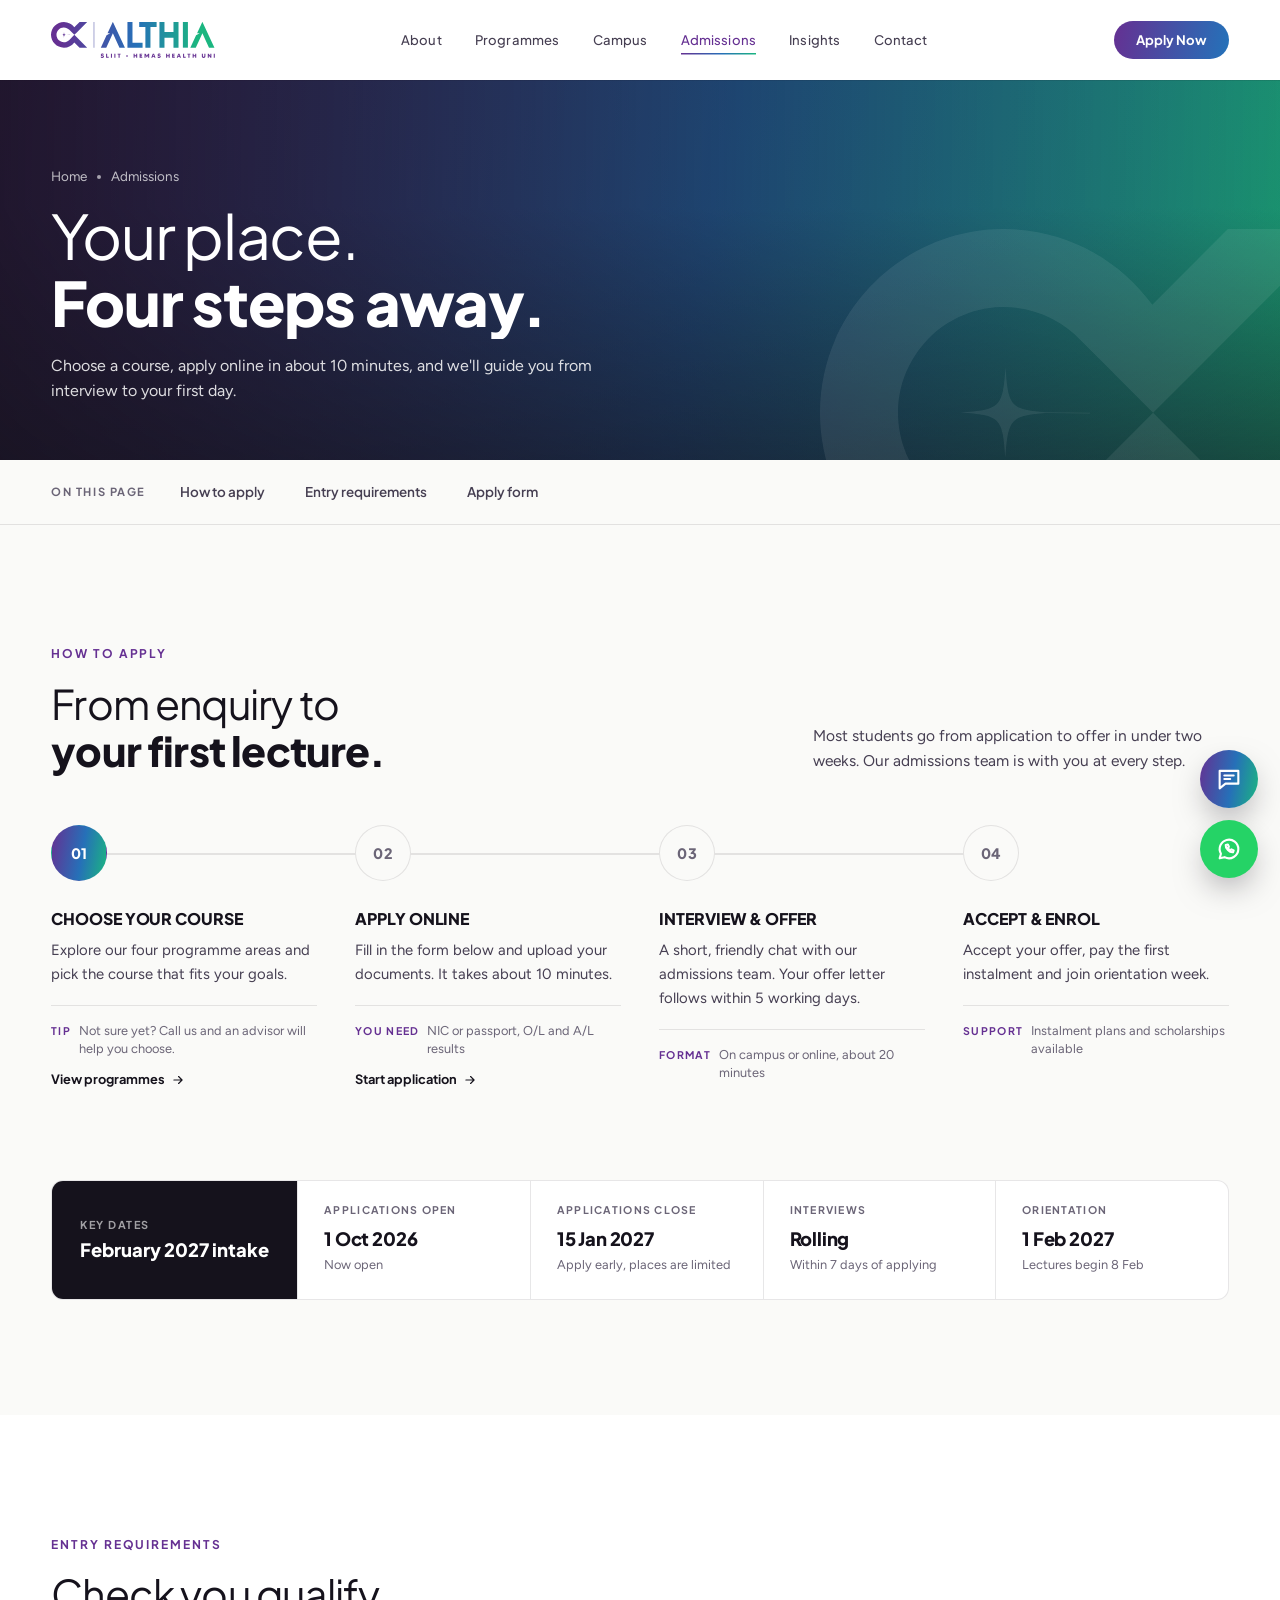
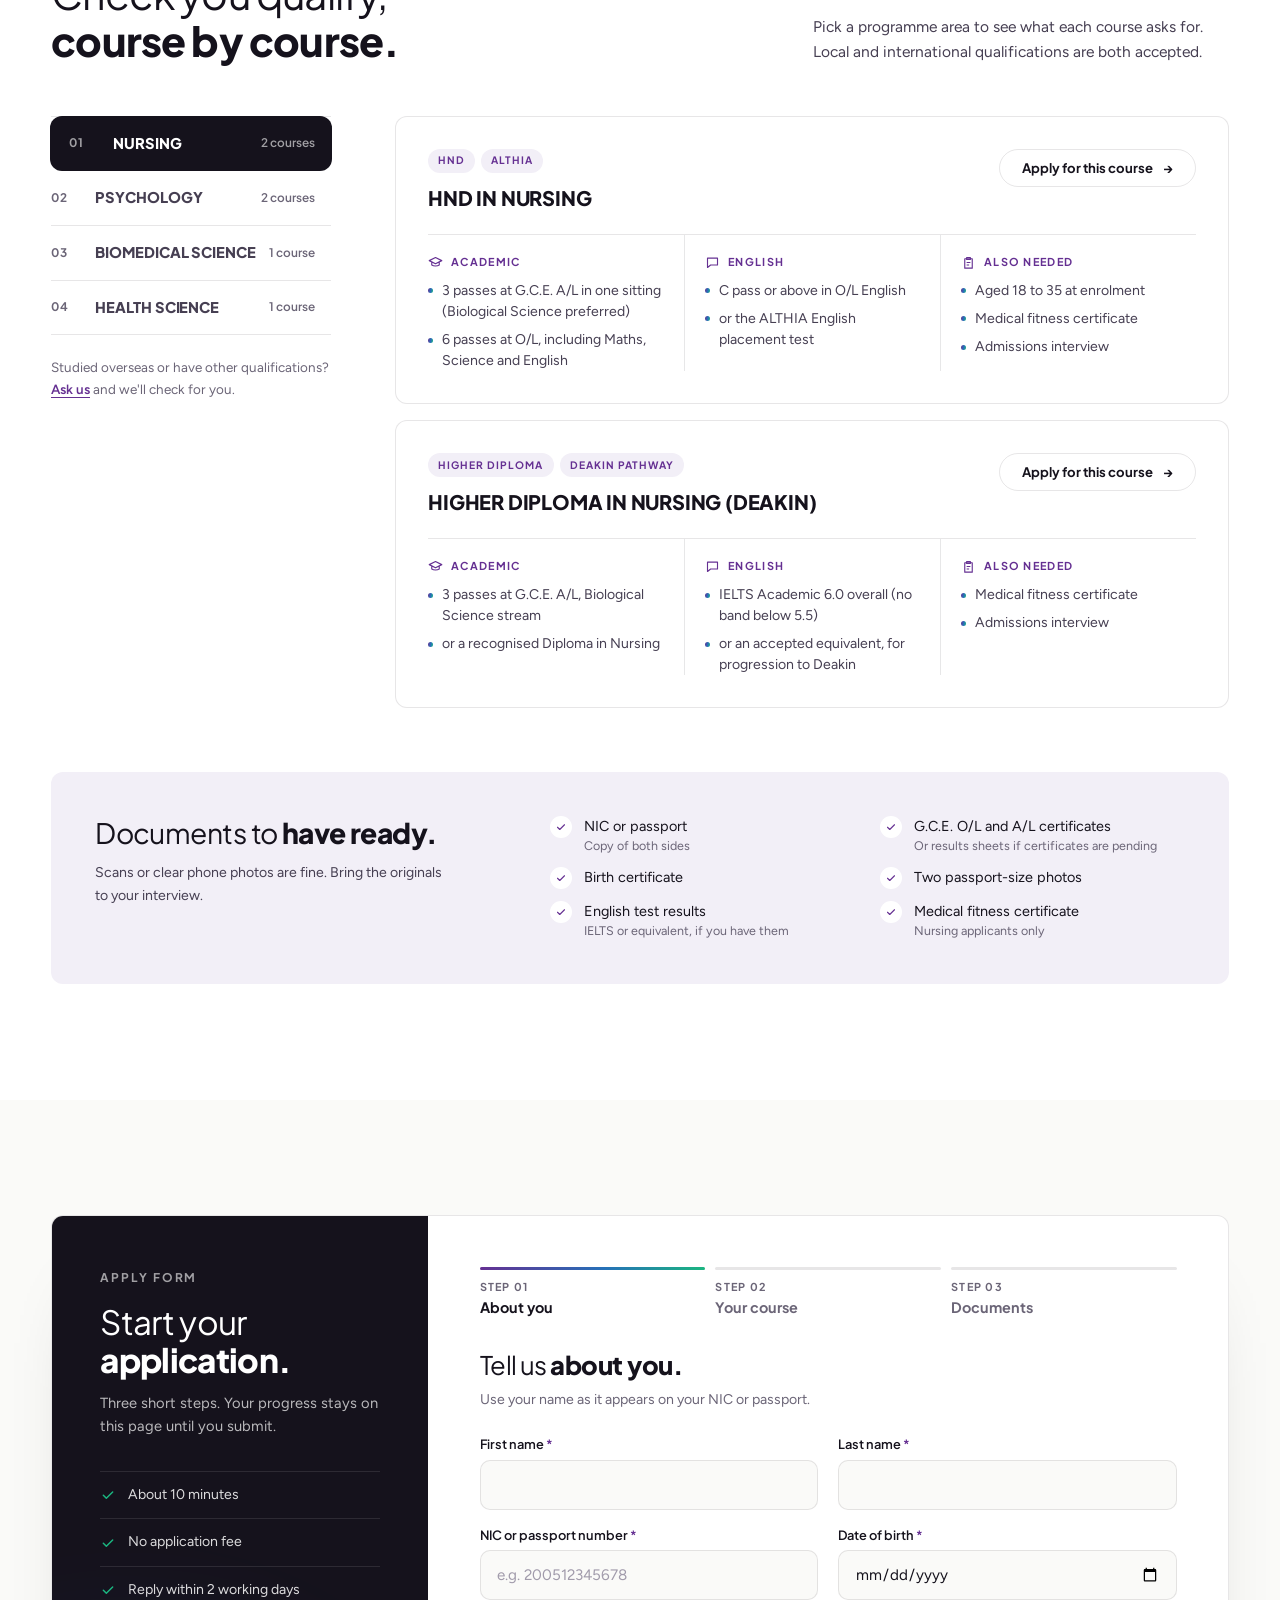
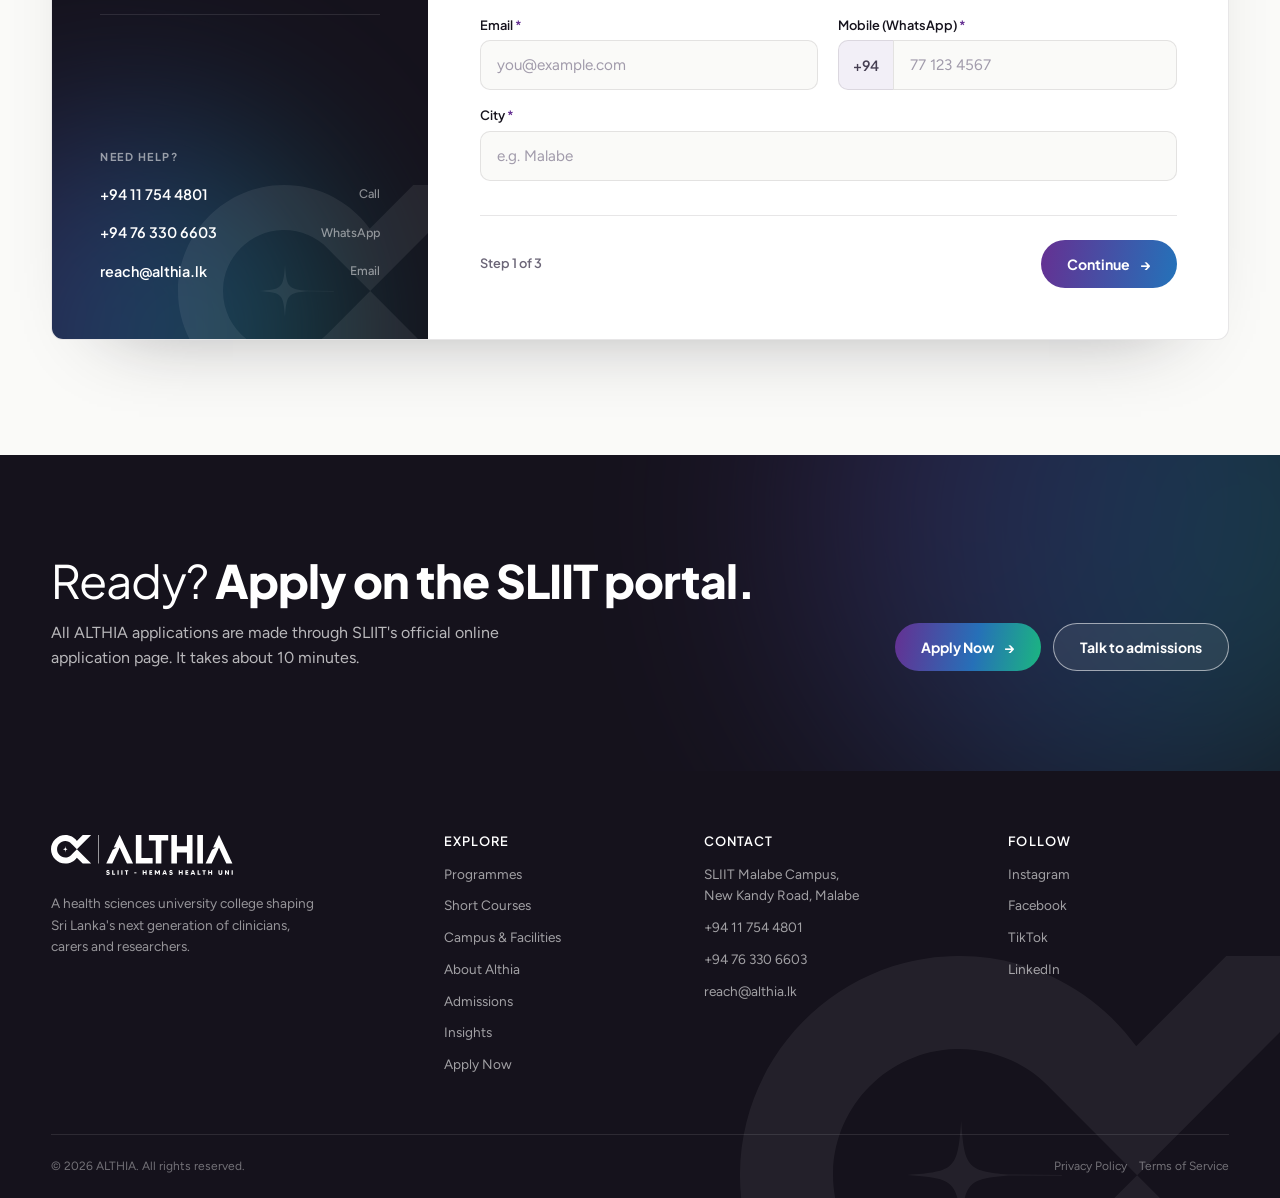
==== commit c95a559e: "Add files via upload" ====
--- a/althia-site-with-backend/admissions.html
+++ b/althia-site-with-backend/admissions.html
@@ -414,7 +414,8 @@
   <div class="container fn-in" id="fieldNav">
     <span class="lbl">On this page</span>
     <a href="#steps">How to apply</a>
-    <a href="#apply-sliit">Apply on SLIIT</a>
+    <a href="#requirements">Entry requirements</a>
+    <a href="#apply">Apply form</a>
   </div>
 </nav>
 
@@ -443,7 +444,7 @@
         <h3>Apply online</h3>
         <p>Fill in the form below and upload your documents. It takes about 10 minutes.</p>
         <div class="need"><b>You need</b><span>NIC or passport, O/L and A/L results</span></div>
-        <a class="lnk" href="https://apply.sliit.lk/" target="_blank" rel="noopener">Start application <svg><use href="#arrow"/></svg></a>
+        <a class="lnk" href="#apply">Start application <svg><use href="#arrow"/></svg></a>
       </div>
       <div role="listitem" class="step rv d2">
         <span class="dot">03</span>
@@ -469,16 +470,8 @@
   </div>
 </section>
 
-<!-- v4: CTA to the SLIIT online application -->
-<section class="v4-cta" id="apply-sliit">
-  <div class="v4-wrap">
-    <div class="rv v4-rv"><h2>Ready? <b>Apply on the SLIIT portal.</b></h2><p>All ALTHIA applications are made through SLIIT's official online application page. It takes about 10 minutes.</p></div>
-    <div class="acts rv v4-rv d1"><a class="v4-btn fill" href="https://apply.sliit.lk/" target="_blank" rel="noopener">Apply Now <span>&rarr;</span></a><a class="v4-btn ghost" href="contact.html#enquire">Talk to admissions</a></div>
-  </div>
-</section>
-
-<!-- 2. ENTRY REQUIREMENTS — hidden per client (v4). Remove the hidden attribute to show again. -->
-<section class="sec white v4-hidden" id="requirements" hidden>
+<!-- 2. ENTRY REQUIREMENTS -->
+<section class="sec white" id="requirements">
   <div class="container">
     <div class="sec-head">
       <div class="rv">
@@ -510,8 +503,8 @@
   </div>
 </section>
 
-<!-- 3. APPLY FORM — hidden per client (v4); applications now go to the SLIIT portal. -->
-<section class="sec v4-hidden" id="apply" hidden>
+<!-- 3. APPLY FORM -->
+<section class="sec" id="apply">
   <div class="container">
     <div class="apply rv">
 
@@ -561,7 +554,7 @@
           <!-- step 2 -->
           <fieldset class="fs" data-step="1">
             <legend>Choose <b>your course.</b></legend>
-            <p class="sub">Check the <a href="programmes.html" style="color:var(--purple);font-weight:600">entry requirements</a> if you're unsure.</p>
+            <p class="sub">Check the <a href="#requirements" style="color:var(--purple);font-weight:600">entry requirements</a> if you're unsure.</p>
             <div class="fgrid">
               <div class="fld"><label for="fArea">Programme area <em>*</em></label><select id="fArea" name="area" required><option value="">Select an area</option></select><span class="msg">Please choose a programme area.</span></div>
               <div class="fld"><label for="fCourse">Course <em>*</em></label><select id="fCourse" name="course" required disabled><option value="">Select an area first</option></select><span class="msg">Please choose a course.</span></div>
@@ -623,6 +616,14 @@
   </div>
 </section>
 
+<!-- v4: CTA to the SLIIT online application -->
+<section class="v4-cta" id="apply-sliit">
+  <div class="v4-wrap">
+    <div class="rv v4-rv"><h2>Ready? <b>Apply on the SLIIT portal.</b></h2><p>All ALTHIA applications are made through SLIIT's official online application page. It takes about 10 minutes.</p></div>
+    <div class="acts rv v4-rv d1"><a class="v4-btn fill" href="https://apply.sliit.lk/" target="_blank" rel="noopener">Apply Now <span>&rarr;</span></a><a class="v4-btn ghost" href="contact.html#enquire">Talk to admissions</a></div>
+  </div>
+</section>
+
 </main>
 
 
@@ -636,7 +637,7 @@
       </div>
       <div>
         <h4>Explore</h4>
-        <ul><li><a href="programmes.html">Programmes</a></li><li><a href="short-courses.html">Short Courses</a></li><li><a href="campus-facilities.html">Campus &amp; Facilities</a></li><li><a href="about-us.html">About Althia</a></li><li><a href="admissions.html">Admissions</a></li><li><a href="insights.html">Insights</a></li><li><a href="https://apply.sliit.lk/" target="_blank" rel="noopener">Apply Now</a></li></ul>
+        <ul><li><a href="programmes.html">Programmes</a></li><li><a href="short-courses.html">Short Courses</a></li><li><a href="campus-facilities.html">Campus &amp; Facilities</a></li><li><a href="about-us.html">About Althia</a></li><li><a href="admissions.html">Admissions</a></li><li><a href="insights.html">Insights</a></li><li><a href="#apply">Apply Now</a></li></ul>
       </div>
       <div>
         <h4>Contact</h4>
